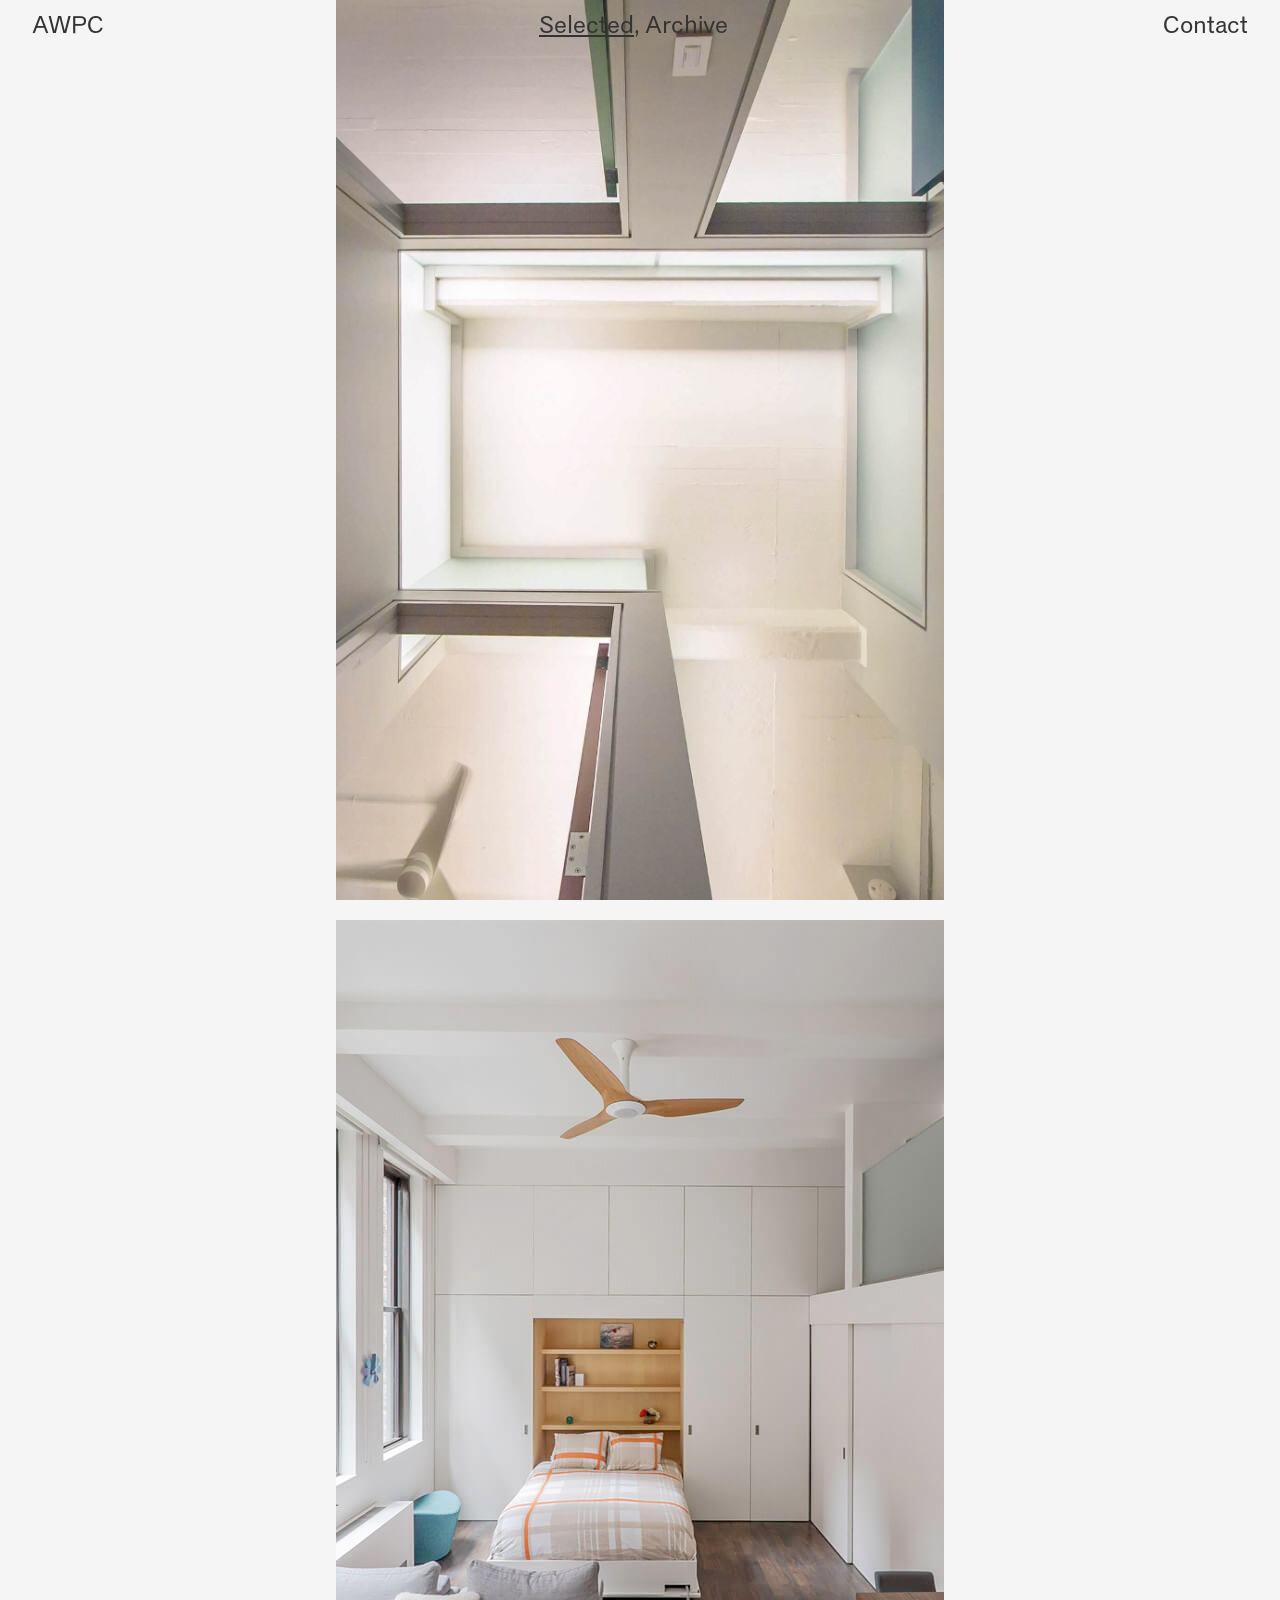
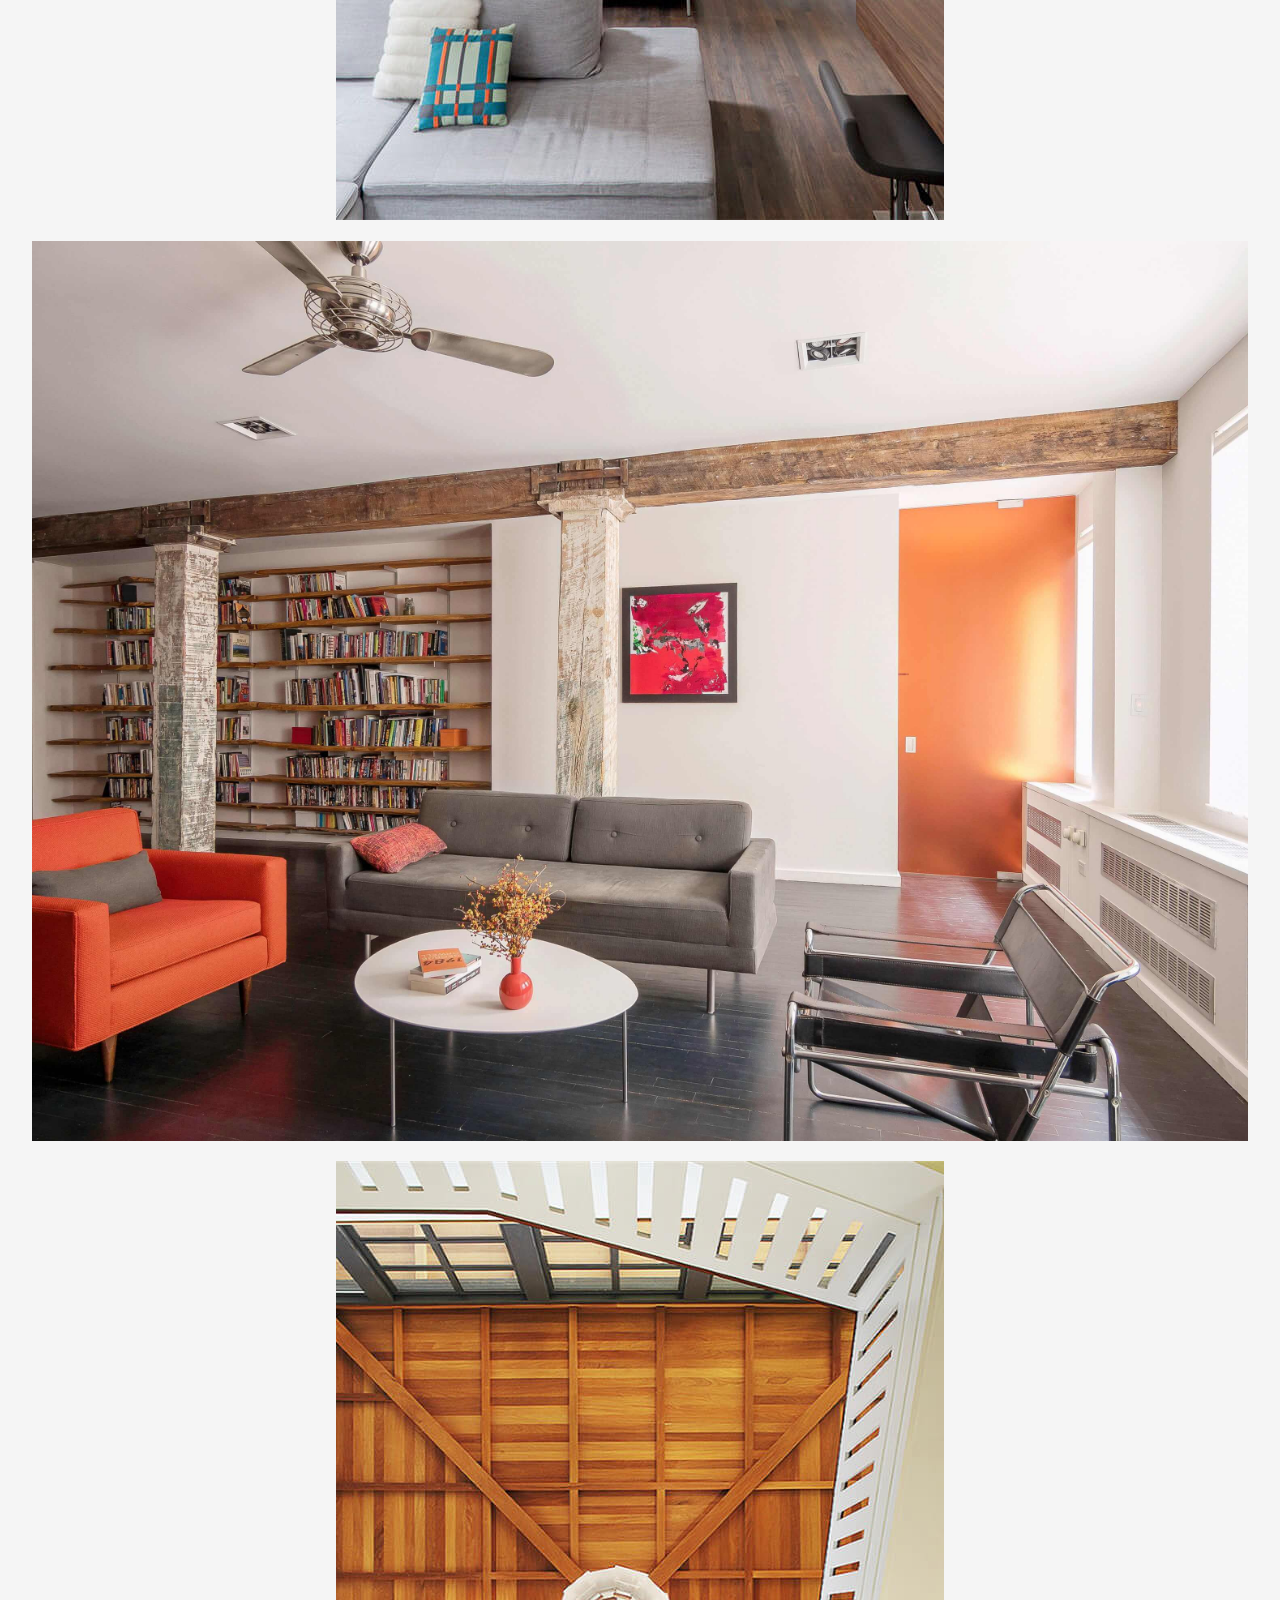
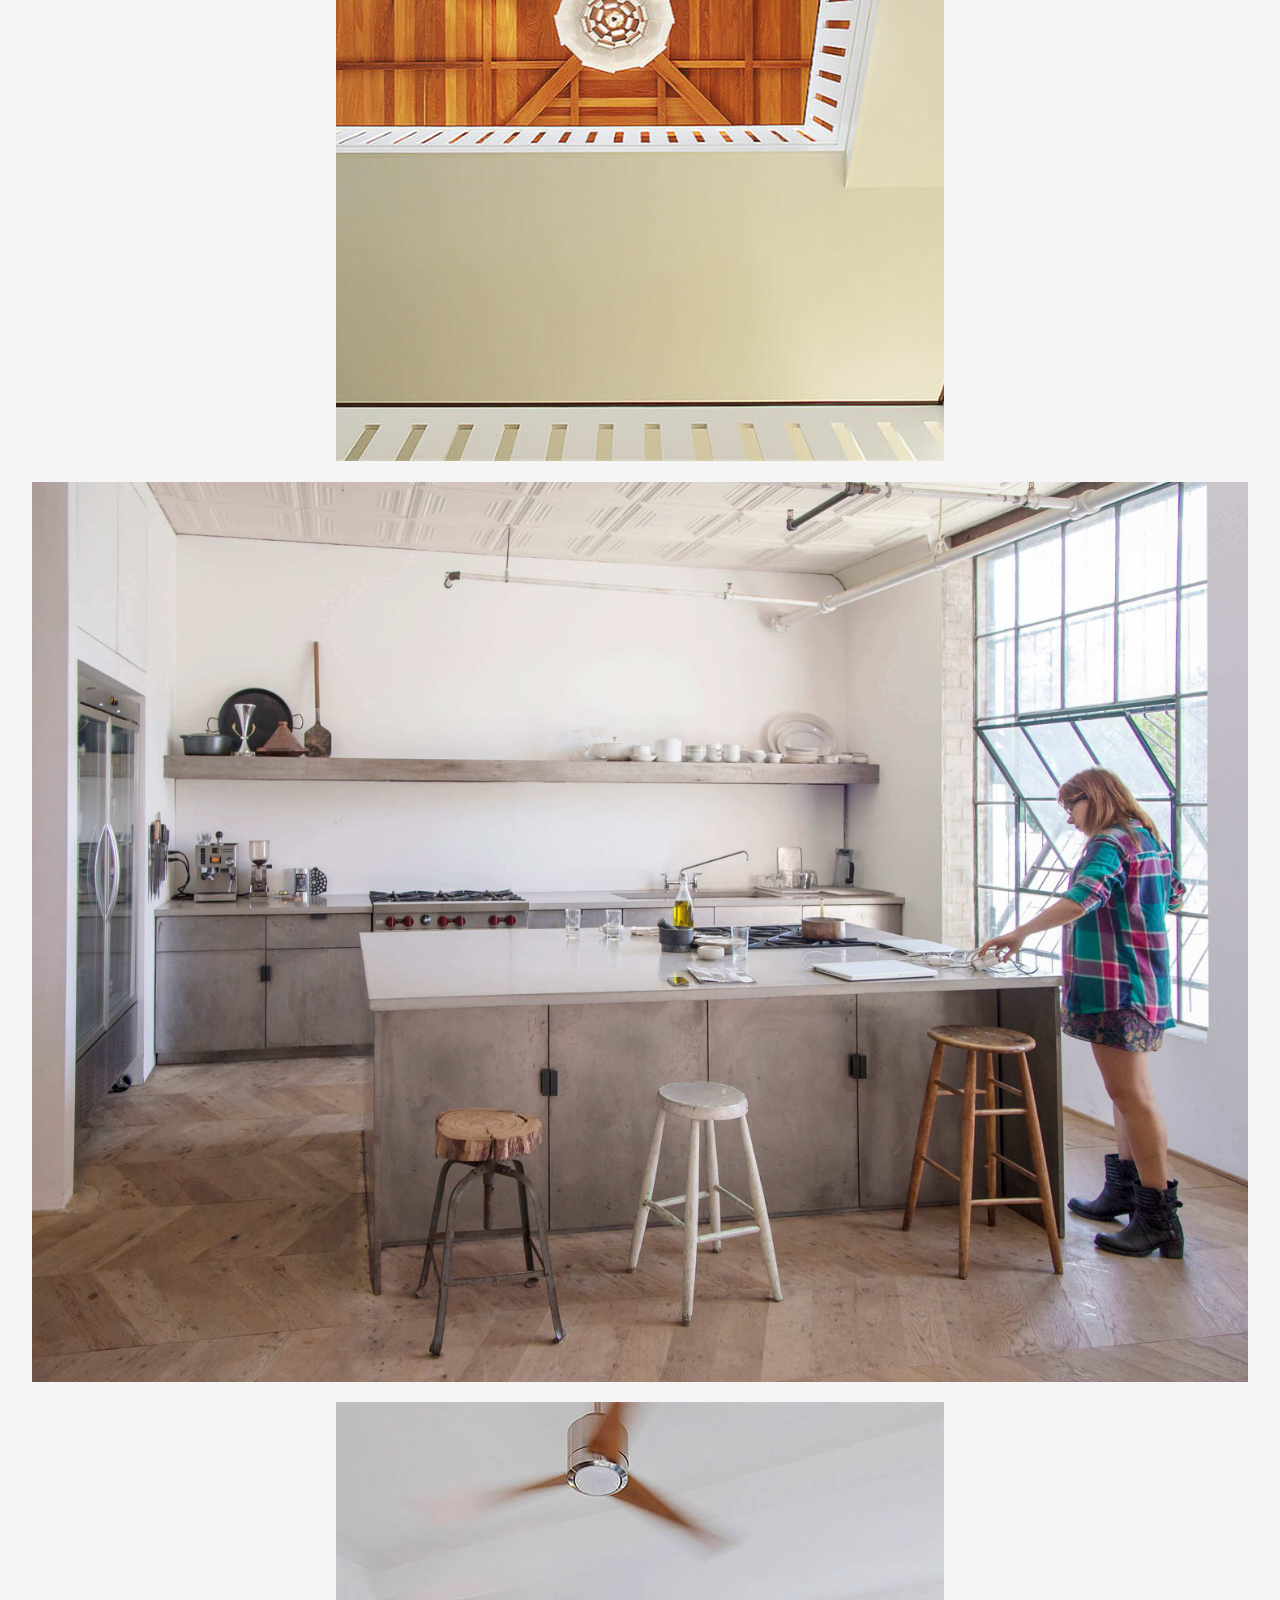
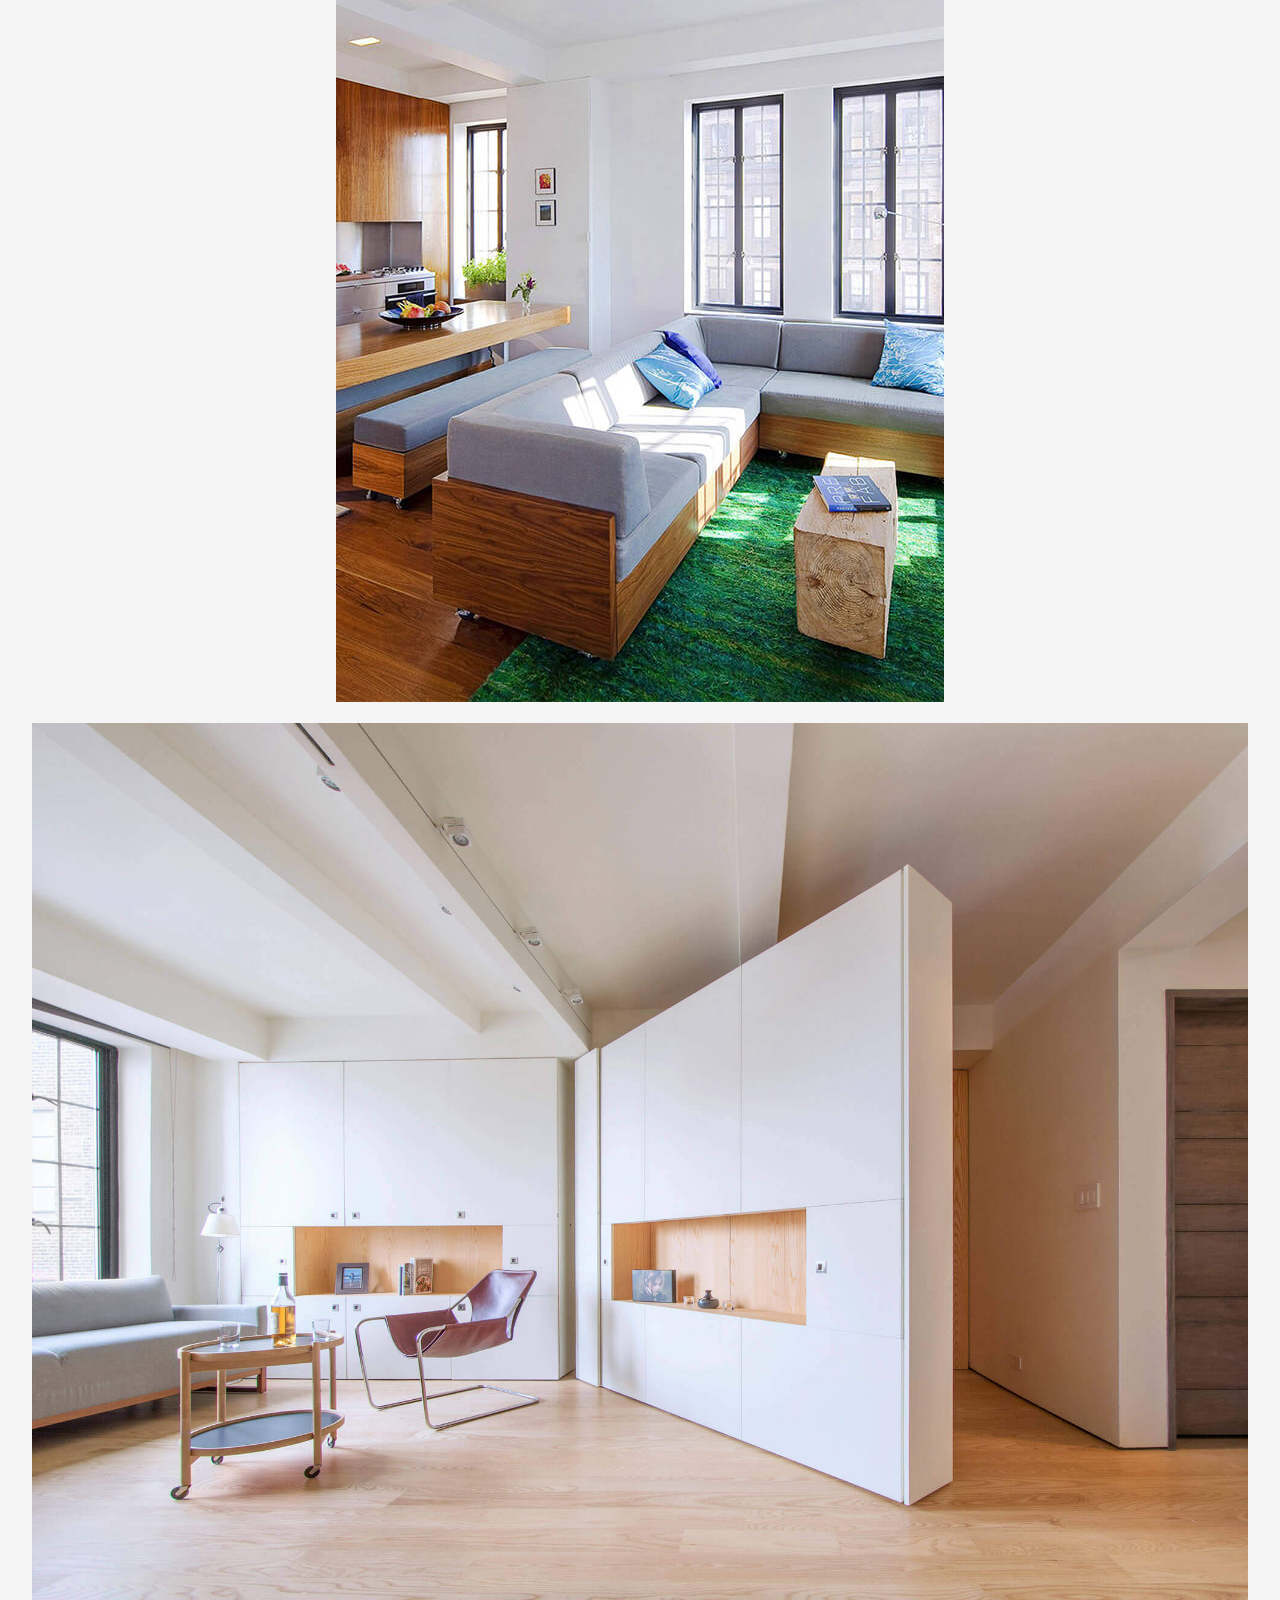
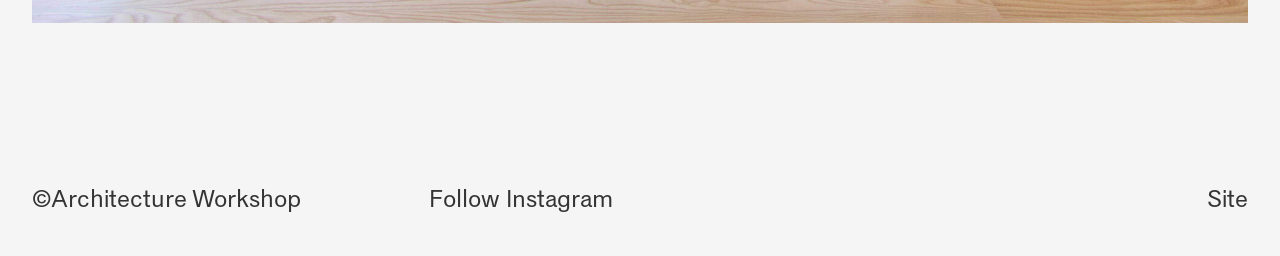
==== index.html @ b1c41911 "grid" ====
<!DOCTYPE html>
<html lang="zh-CN">

<head>
  <meta charset="UTF-8">
  <meta name="viewport" content="width=device-width, initial-scale=1.0">
  <title>AWPC</title>
  <link rel="stylesheet" href="styles/style.css">
  <link rel="stylesheet" href="styles/index.css">
</head>

<body>
  <header>
    <div class="studio-name">AWPC</div>
    <div class="selected-archive">
      <span class="underline">Selected</span>, <a class="archive" href="/archive.html">Archive</a>
    </div>
    <a class="contact" href="#">Contact</a>
  </header>

  <main>
    <div class="home-img-list"></div>
  </main>

  <footer>
    <div>©Architecture Workshop</div>
    <div class="follow-ins">Follow Instagram</div>
    <div>Site</div>
  </footer>

  <div class="grid">
    
  </div>

  <script src="js/index.js"></script>
</body>

</html>
---- styles/style.css ----
:root {
  --padding-h: calc(100vh / 22);
  --padding-w: calc(100vw / 16);
  --padding-8w: calc(calc(100vw - 64px) / 8);
  --page-padding: 32px;
}

* {
  margin: 0;
  padding: 0;
  box-sizing: border-box;
}

html {
  scroll-behavior: smooth;
}

@font-face {
  font-family: "Protocol";
  src: url("../protocoleregular.otf") format("opentype");
  font-weight: normal;
  font-style: normal;
}

a {
  color: #333333;
  text-decoration: none;
}

a:hover {
  cursor: pointer;
  text-decoration: underline;
}

body {
  background: #f5f5f5;
  color: #333333;
  font-family: "Protocol", "Helvetica Neue", "PingFang SC", "Microsoft YaHei", sans-serif;
  overflow-x: hidden;
  padding: 0 var(--page-padding);
  font-size: 24px;
  position: relative;
}

.underline {
  text-decoration: underline;
}

.grid {
  position: absolute;
  top: 0;
  left: var(--page-padding);
  right: 0;
  bottom: 0;
  pointer-events: none;
}

.grid.h {
  background-image:
    repeating-linear-gradient(to bottom,
      rgba(111, 204, 220, 0.6) 0,
      rgba(111, 204, 220, 0.6) 1px,
      transparent 1px,
      transparent var(--padding-h));
}

.grid.w {
  background-image:
    repeating-linear-gradient(to right,
      rgba(111, 204, 220, 0.6) 0,
      rgba(111, 204, 220, 0.6) 1px,
      transparent 1px,
      transparent var(--padding-8w));
}
---- styles/index.css ----
.home-img {
  position: relative;
  margin: 0 auto calc(var(--padding-h) / 2);
}

.img-height {
  width: 50%;
  height: 100vh;
}

.img-width {
  width: 100%;
  height: 100vh;
}

.img-wrap {
  width: 100%;
  height: 100%;
  background-size: cover;
  background-position: center;
}

.home-img-detail {
  position: absolute;
  top: 0%;
  left: 0%;
  right: 0%;
  bottom: 0%;
  display: flex;
  flex-direction: column;
  justify-content: center;
  align-items: center;
  text-align: center;
  opacity: 0;
  background-color: transparent;
}

.home-img-detail:hover {
  opacity: 1;
  transition: all 0.15s ease-in-out;
  background-color: rgba(255, 255, 255, 0.5);
}

footer {
  display: flex;
  align-items: center;
  margin: calc(var(--padding-h) * 4) 0 var(--padding-h);
}

.follow-ins {
  flex: 1;
  padding-left: calc(var(--page-padding) * 4);
}

header {
  position: fixed;
  width: 100%;
  top: 0;
  left: 0;
  z-index: 100;
  display: flex;
  justify-content: space-between;
  align-items: flex-end;
  padding: 0 var(--page-padding) 0;
  height: var(--padding-h);
}
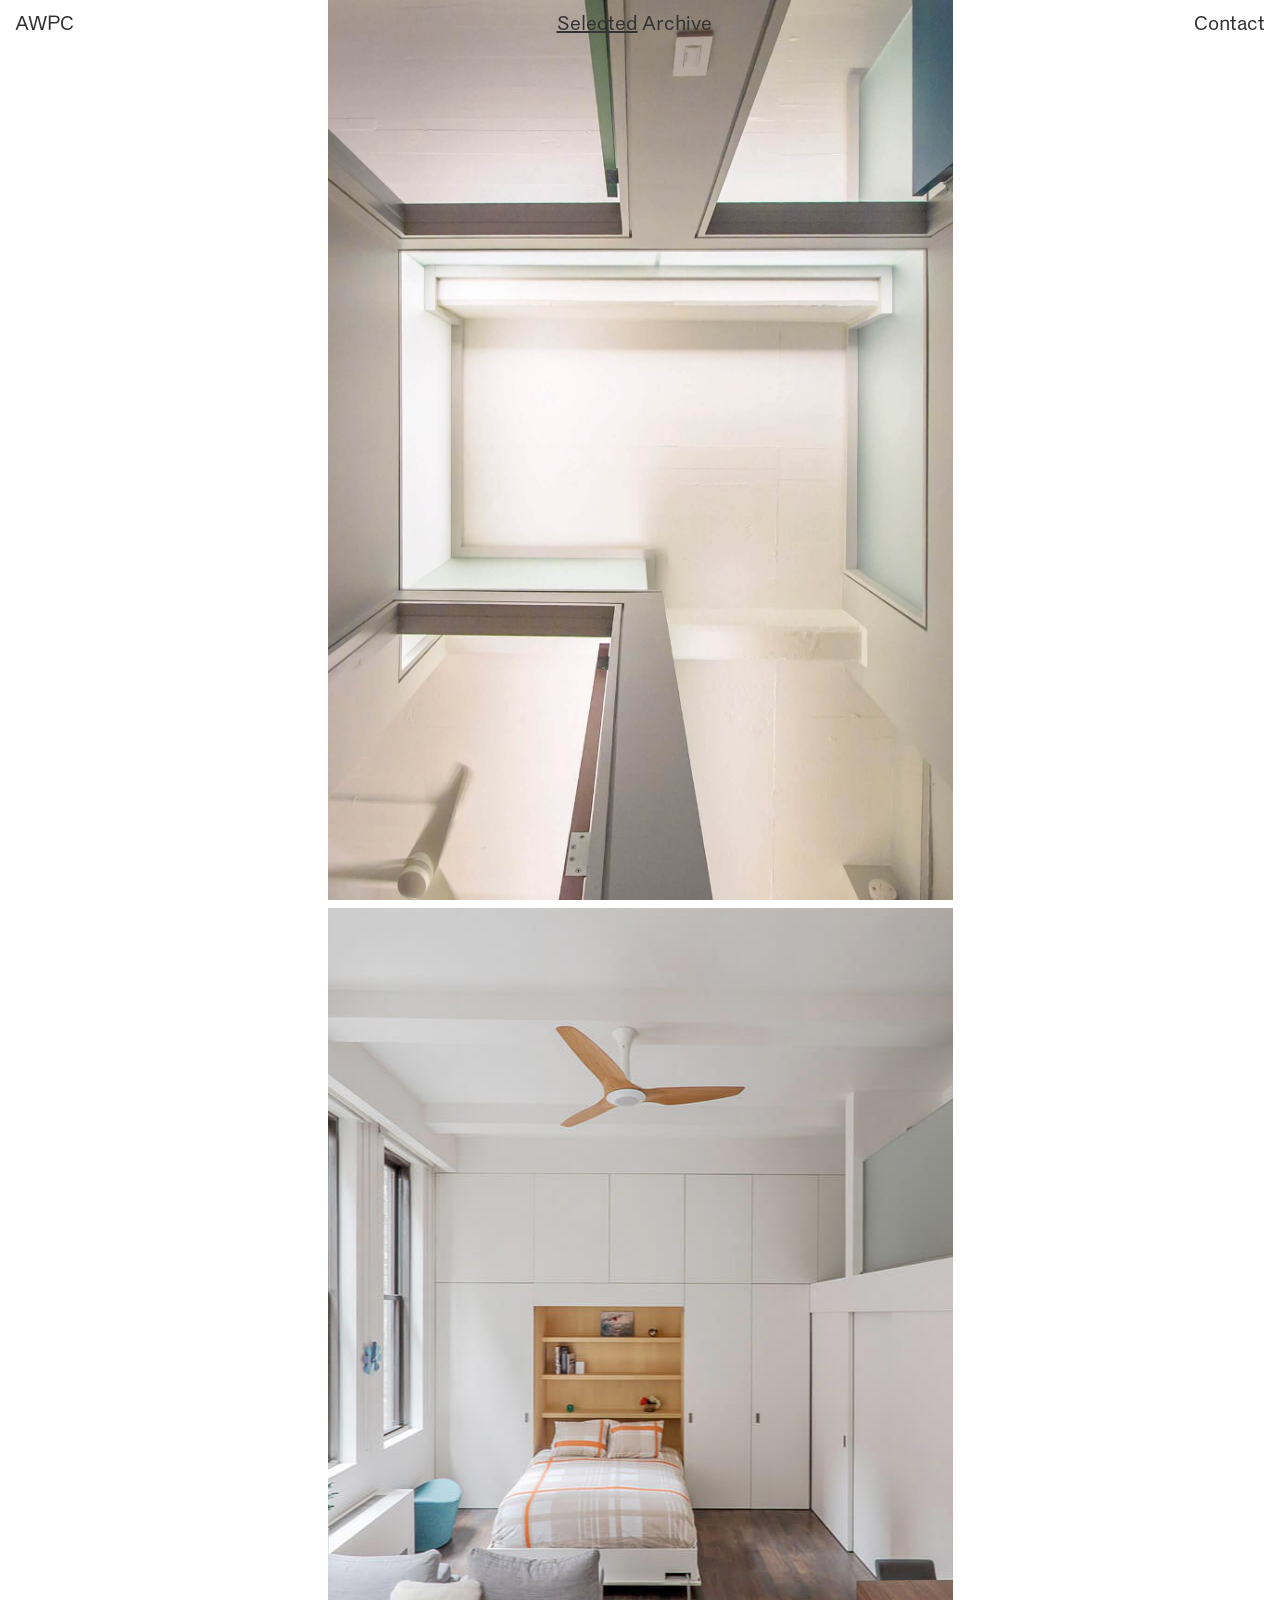
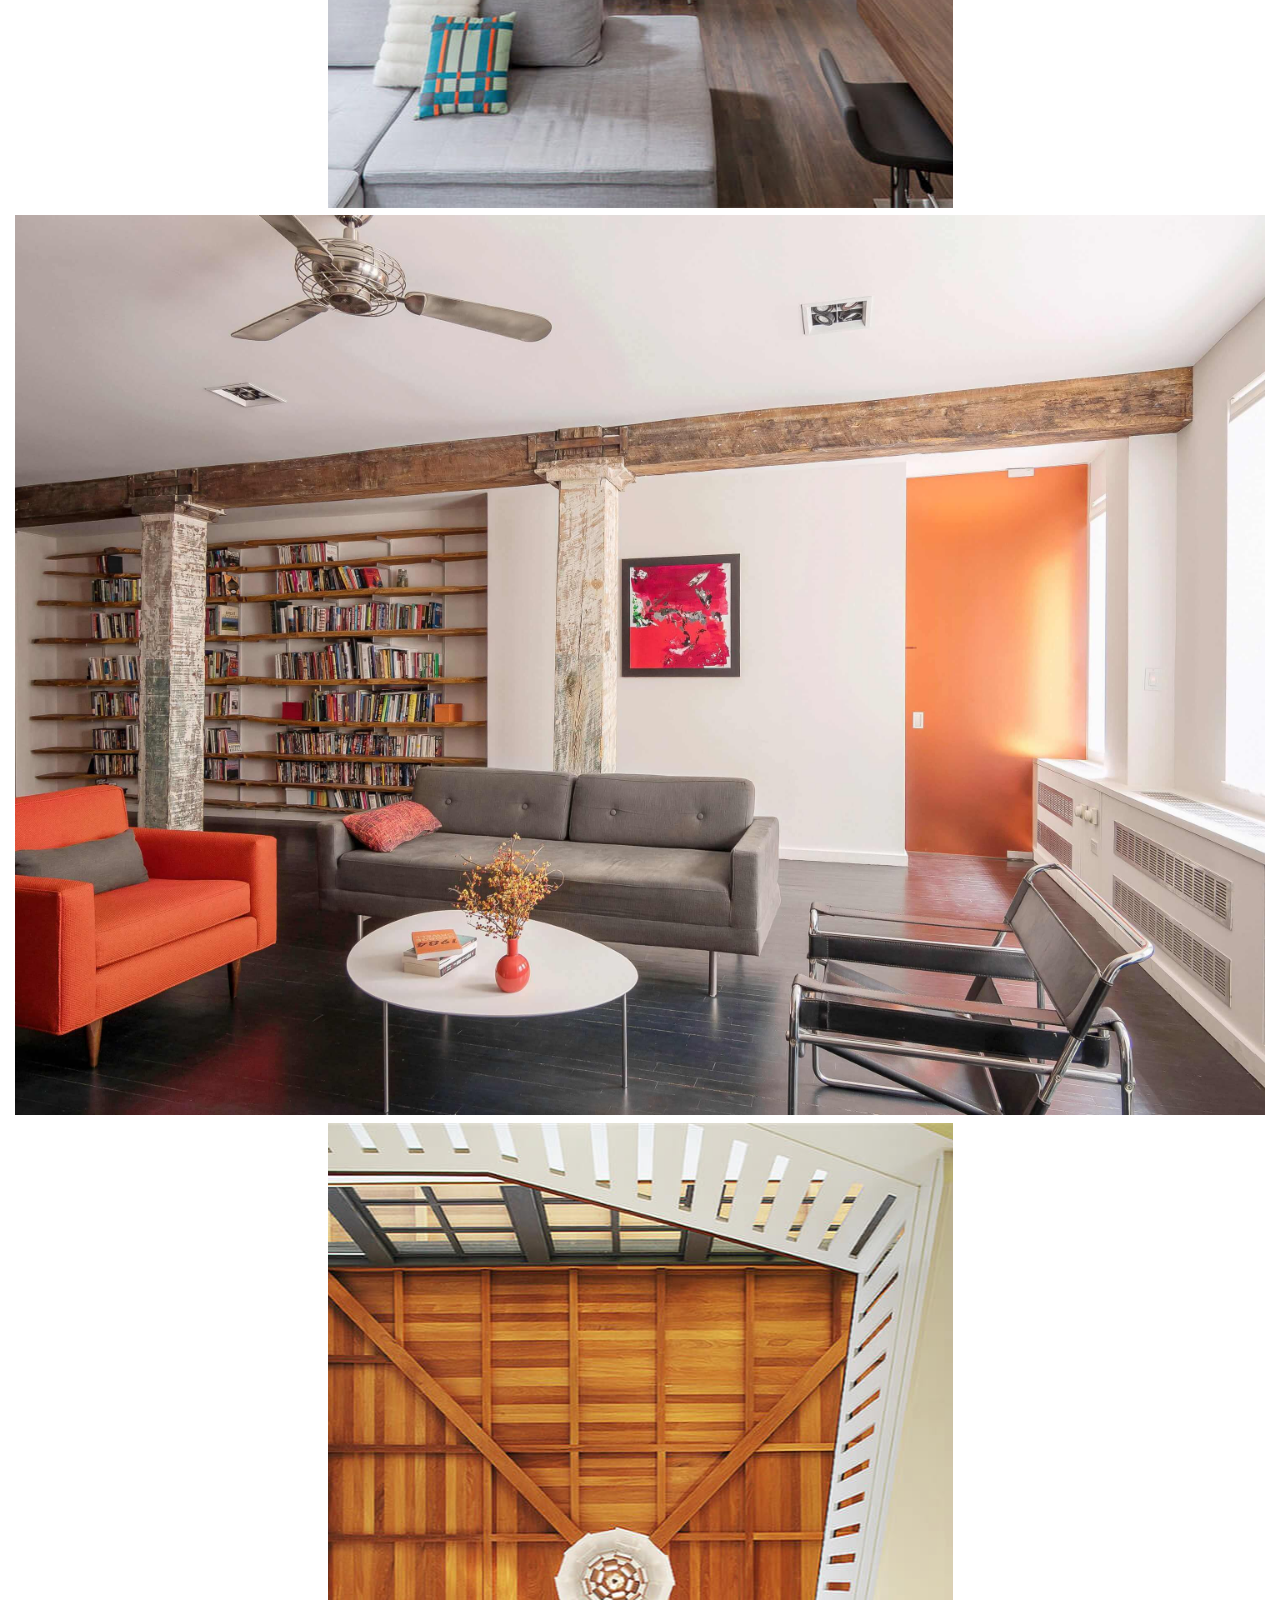
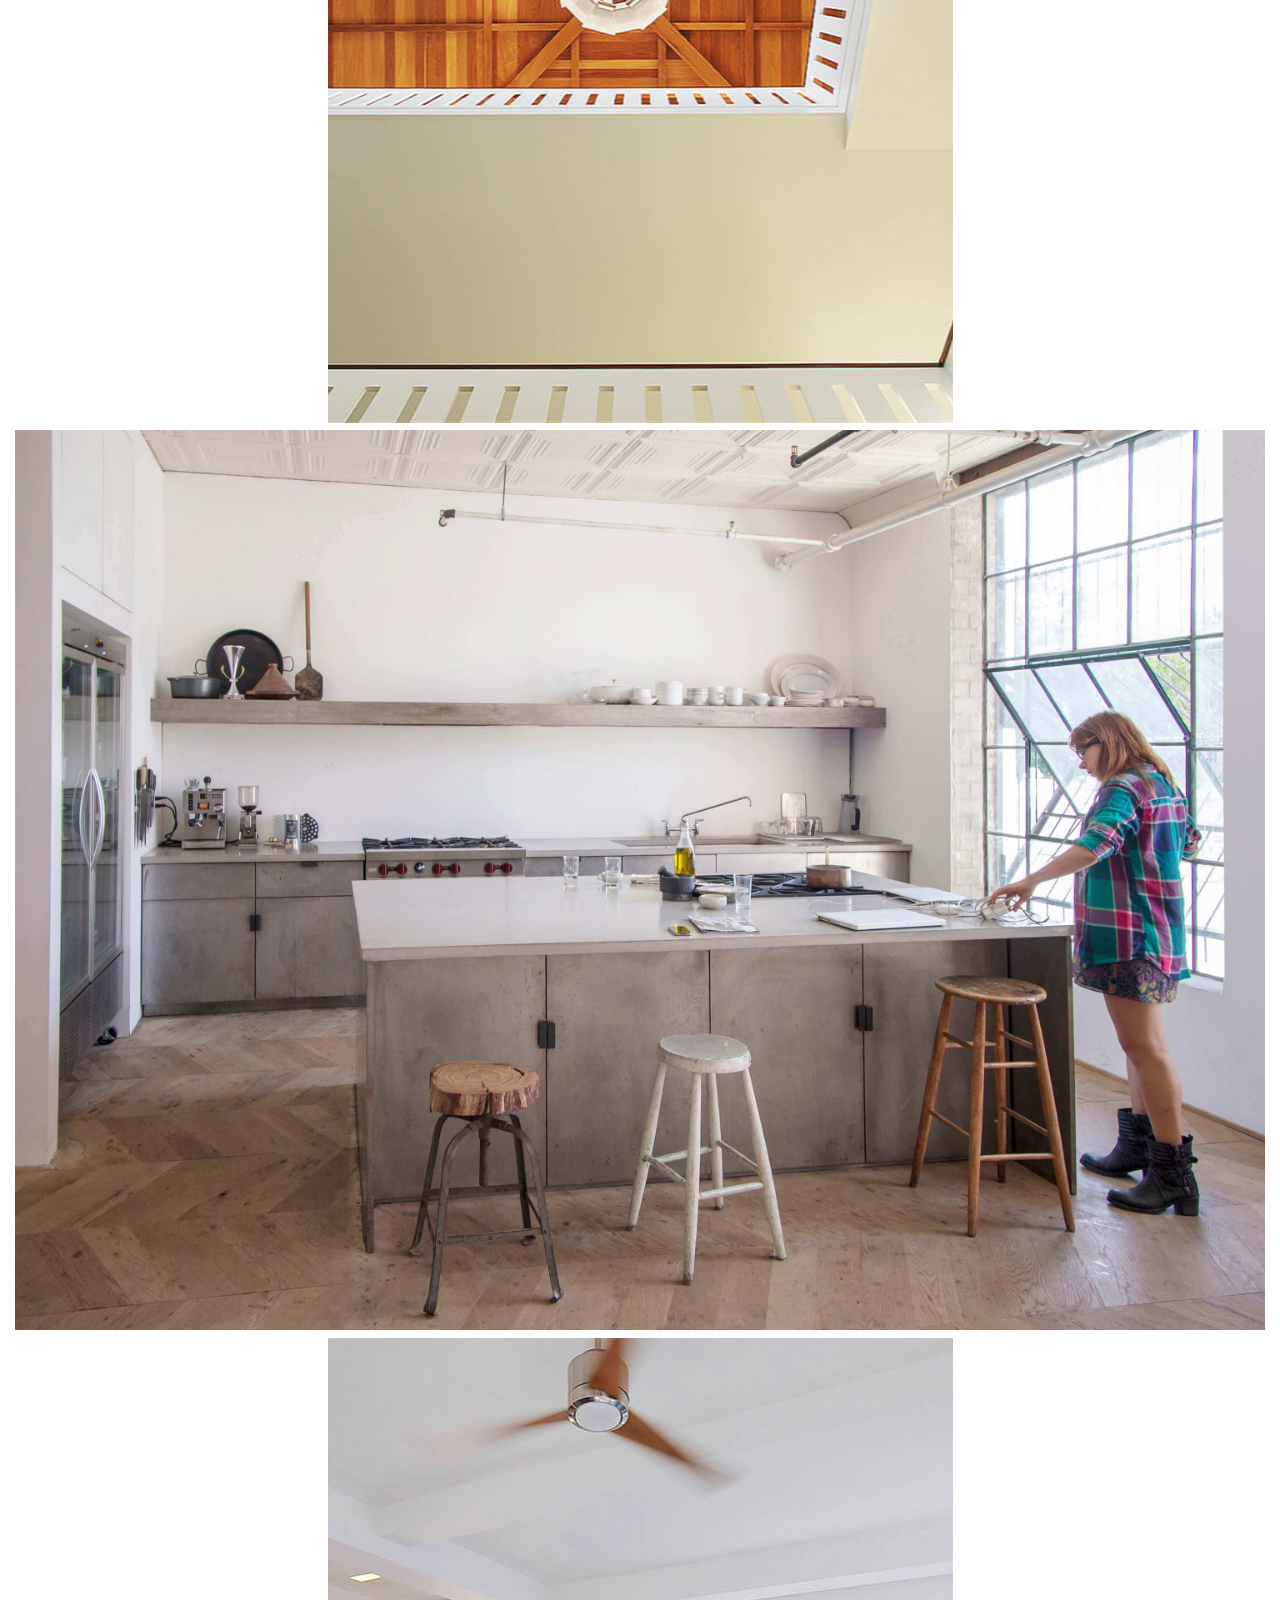
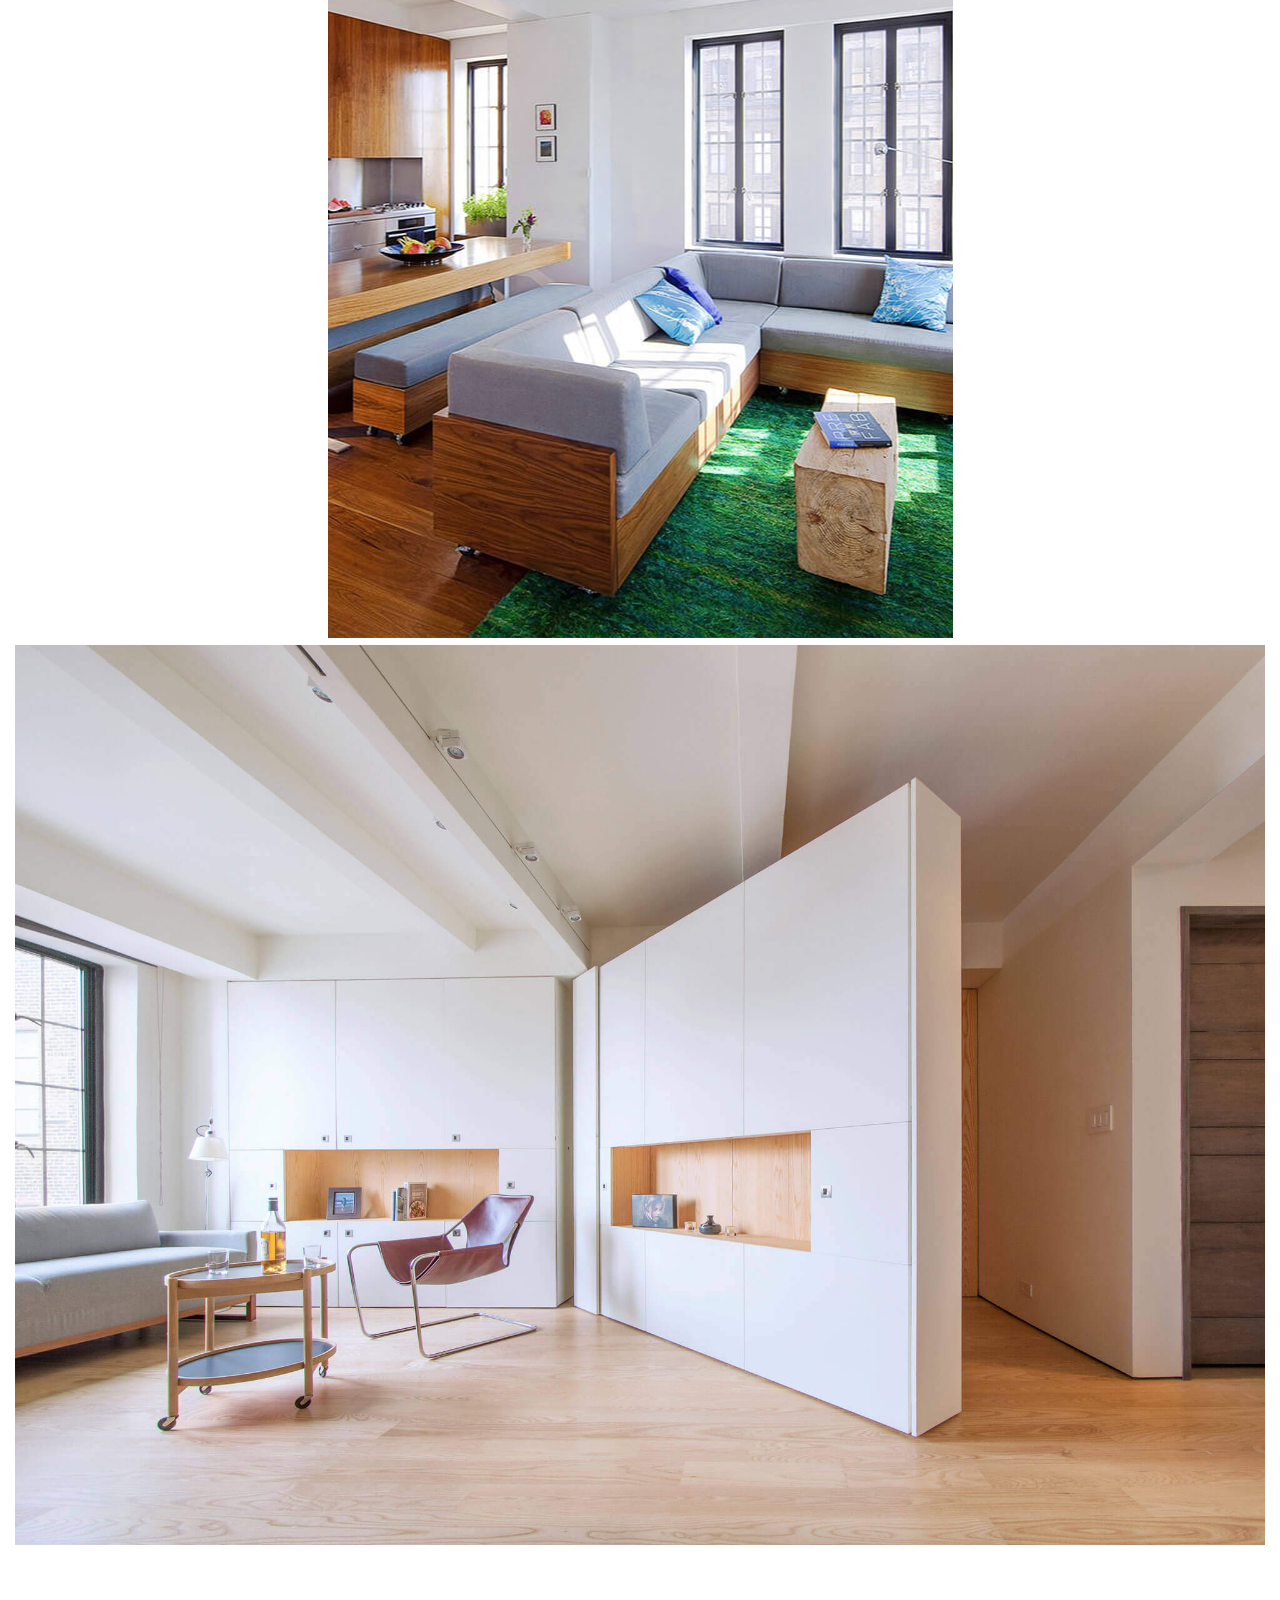
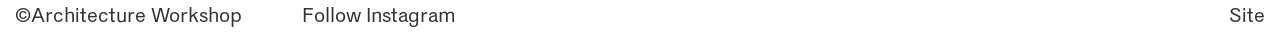
==== commit f07379f3: "1" ====
--- a/index.html
+++ b/index.html
@@ -13,7 +13,7 @@
   <header>
     <div class="studio-name">AWPC</div>
     <div class="selected-archive">
-      <span class="underline">Selected</span>, <a class="archive" href="/archive.html">Archive</a>
+      <span class="underline">Selected</span> <a class="archive" href="/archive.html">Archive</a>
     </div>
     <a class="contact" href="#">Contact</a>
   </header>
@@ -33,6 +33,7 @@
   </div>
 
   <script src="js/index.js"></script>
+  <script src="js/app.js"></script>
 </body>
 
 </html>
--- a/styles/style.css
+++ b/styles/style.css
@@ -1,8 +1,11 @@
 :root {
-  --padding-h: calc(100vh / 22);
+  --padding-h: 15px;
   --padding-w: calc(100vw / 16);
-  --padding-8w: calc(calc(100vw - 64px) / 8);
-  --page-padding: 32px;
+  --page-padding: 15px;
+  --page-padding-2: calc(var(--page-padding) * 2);
+  --padding-8w: calc(calc(100vw - var(--page-padding-2)) / 8);
+  --global-fs: 20px;
+  --archive-list-pt: calc(var(--padding-h) * 12);
 }
 
 * {
@@ -33,12 +36,12 @@
 }
 
 body {
-  background: #f5f5f5;
+  background: #ffffff;
   color: #333333;
   font-family: "Protocol", "Helvetica Neue", "PingFang SC", "Microsoft YaHei", sans-serif;
   overflow-x: hidden;
   padding: 0 var(--page-padding);
-  font-size: 24px;
+  font-size: var(--global-fs);
   position: relative;
 }
 
@@ -72,3 +75,58 @@
       transparent 1px,
       transparent var(--padding-8w));
 }
+
+.page-padding-indicator {
+  position: fixed;
+  top: 50%;
+  transform: translateY(-50%);
+  z-index: 200;
+  font-size: 14px;
+  opacity: 0;
+  transition: opacity 0.2s;
+  pointer-events: none;
+}
+
+.page-padding-indicator.left {
+  left: 8px;
+}
+
+.page-padding-indicator.right {
+  right: 8px;
+}
+
+.page-padding-indicator.visible {
+  opacity: 1;
+}
+
+.toast {
+  position: fixed;
+  top: 20vh;
+  left: 50%;
+  transform: translateX(-50%);
+  z-index: 300;
+  padding: 8px 16px;
+  background: rgba(0, 0, 0, 0.75);
+  color: #ffffff;
+  font-size: 14px;
+  opacity: 0;
+  transition: opacity 0.2s;
+  pointer-events: none;
+}
+
+.toast.visible {
+  opacity: 1;
+}
+
+.home-img,
+.archive-item:not(.empty) {
+  opacity: 0;
+  transform: translateY(40px);
+  transition: opacity 0.6s ease, transform 0.6s ease;
+}
+
+.home-img.reveal-visible,
+.archive-item.reveal-visible {
+  opacity: 1;
+  transform: translateY(0);
+}
--- a/styles/index.css
+++ b/styles/index.css
@@ -55,12 +55,12 @@
 header {
   position: fixed;
   width: 100%;
-  top: 0;
+  top: var(--padding-h);
   left: 0;
   z-index: 100;
   display: flex;
   justify-content: space-between;
   align-items: flex-end;
   padding: 0 var(--page-padding) 0;
-  height: var(--padding-h);
+  line-height: 1;
 }
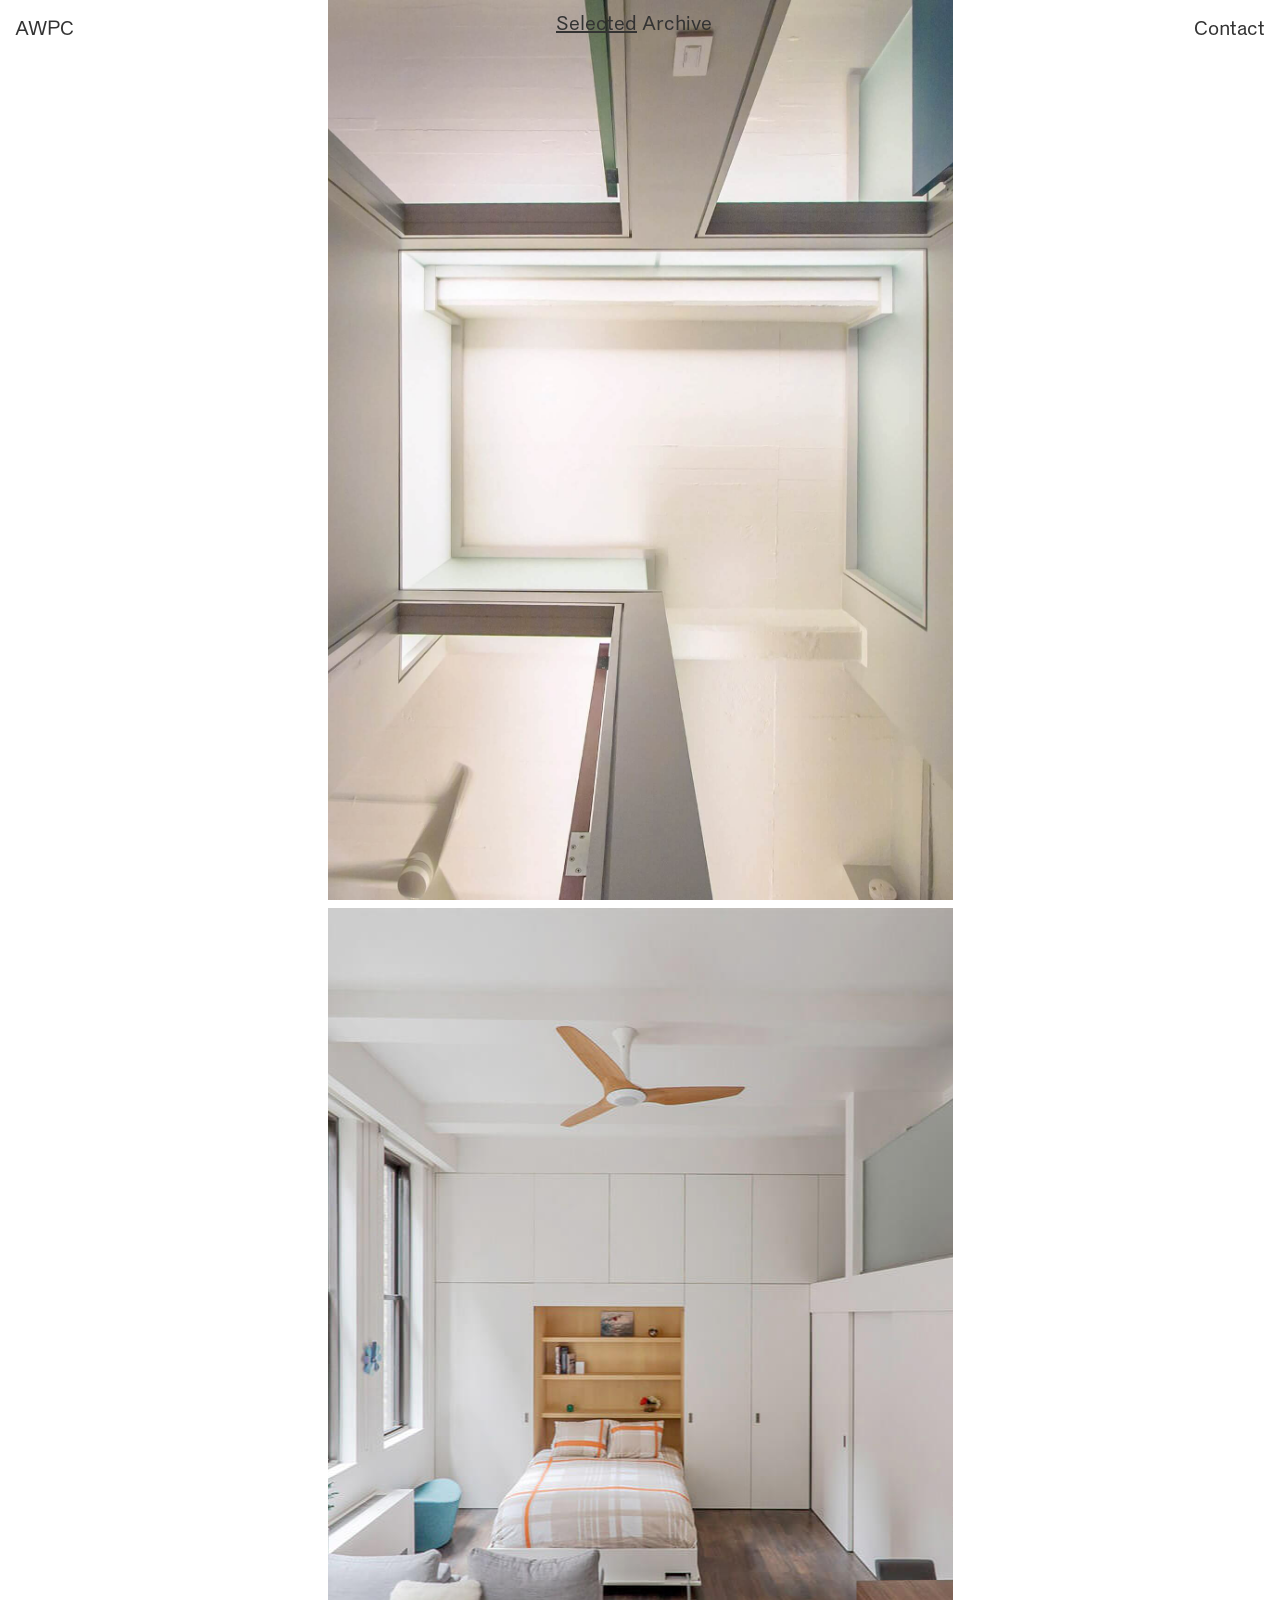
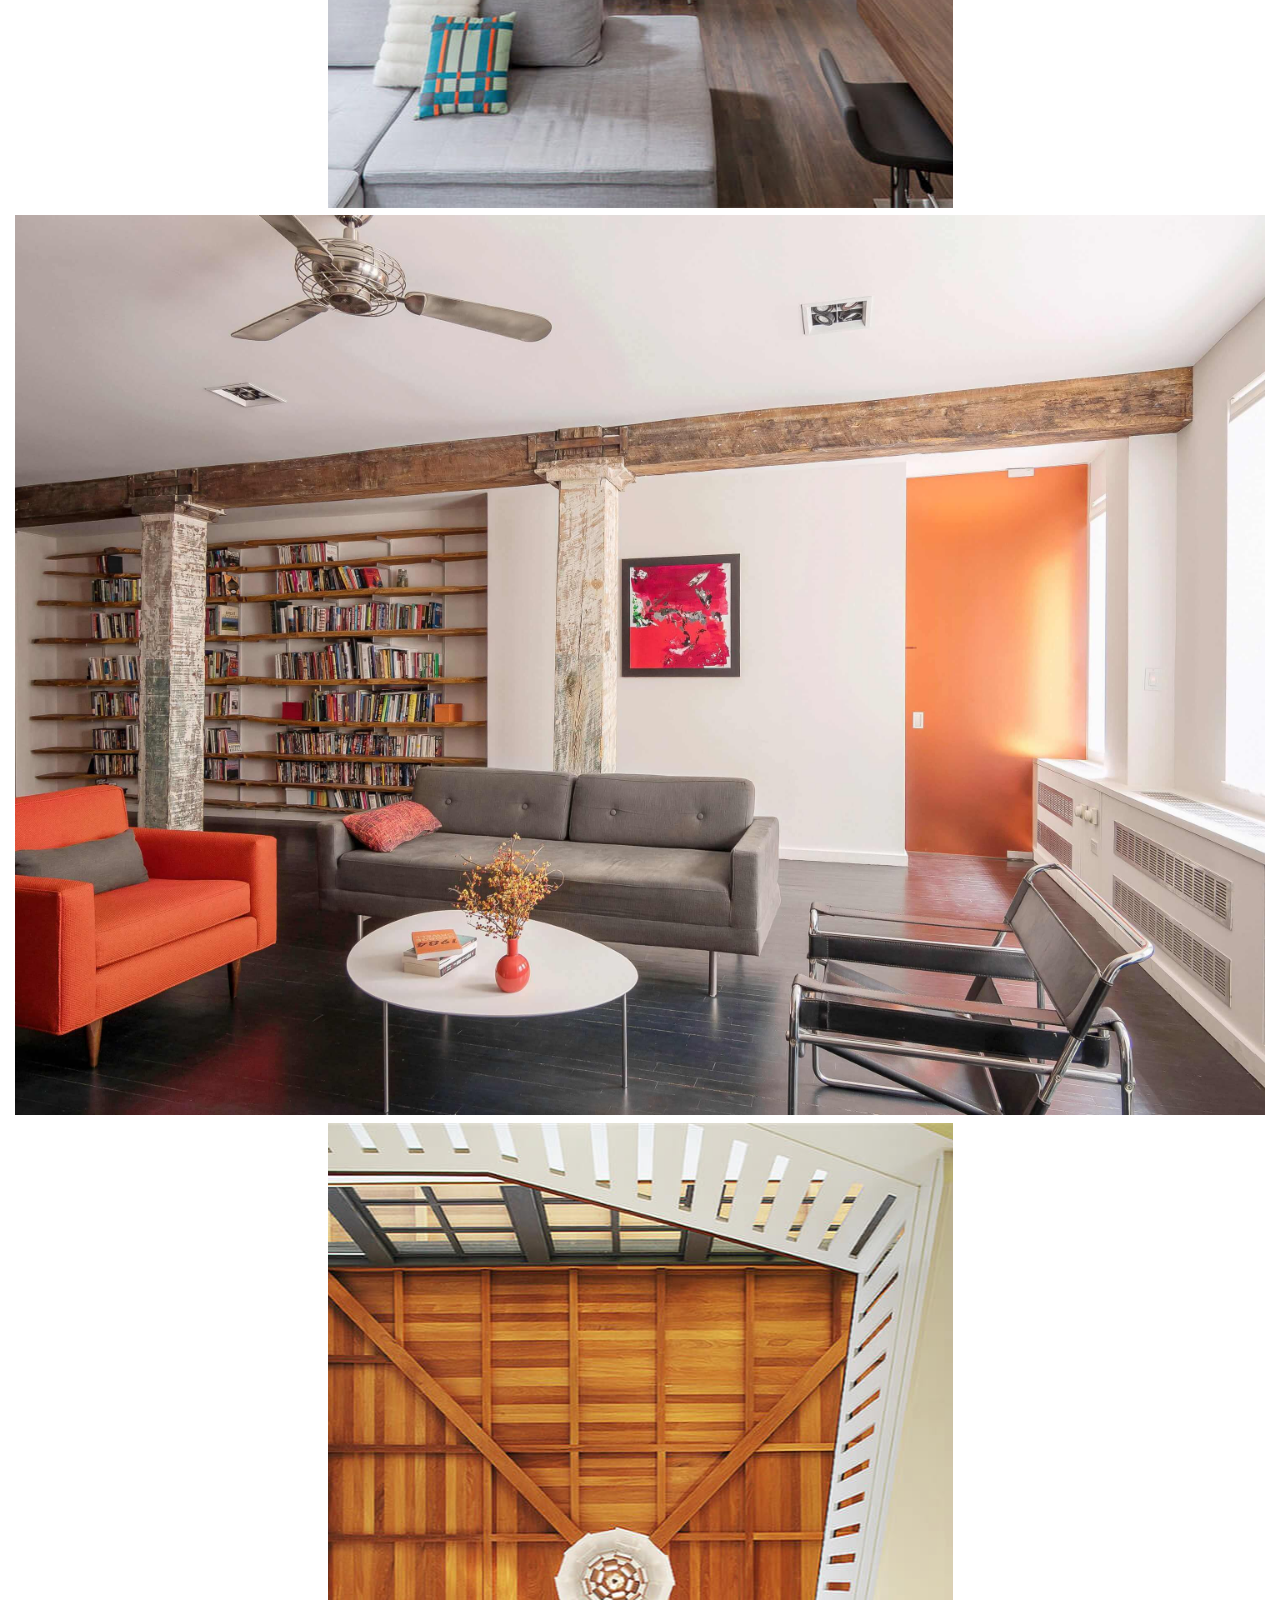
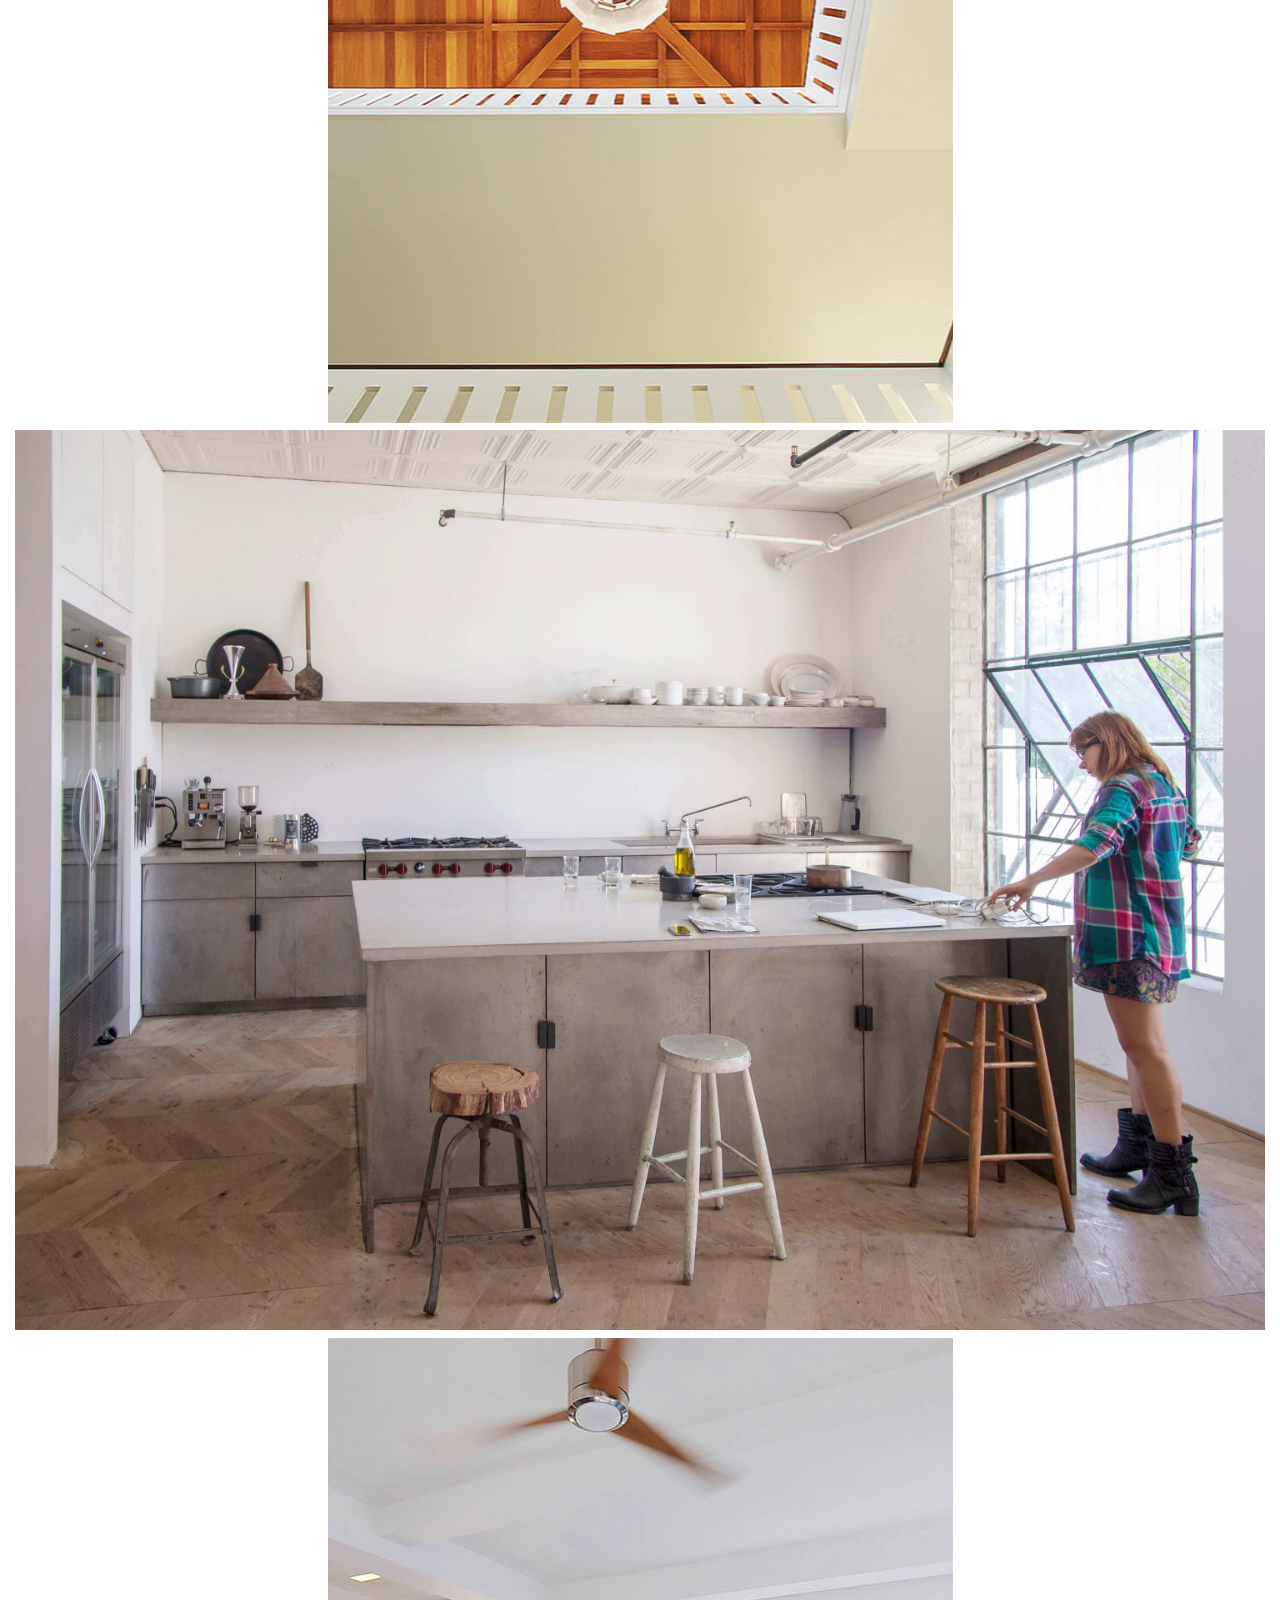
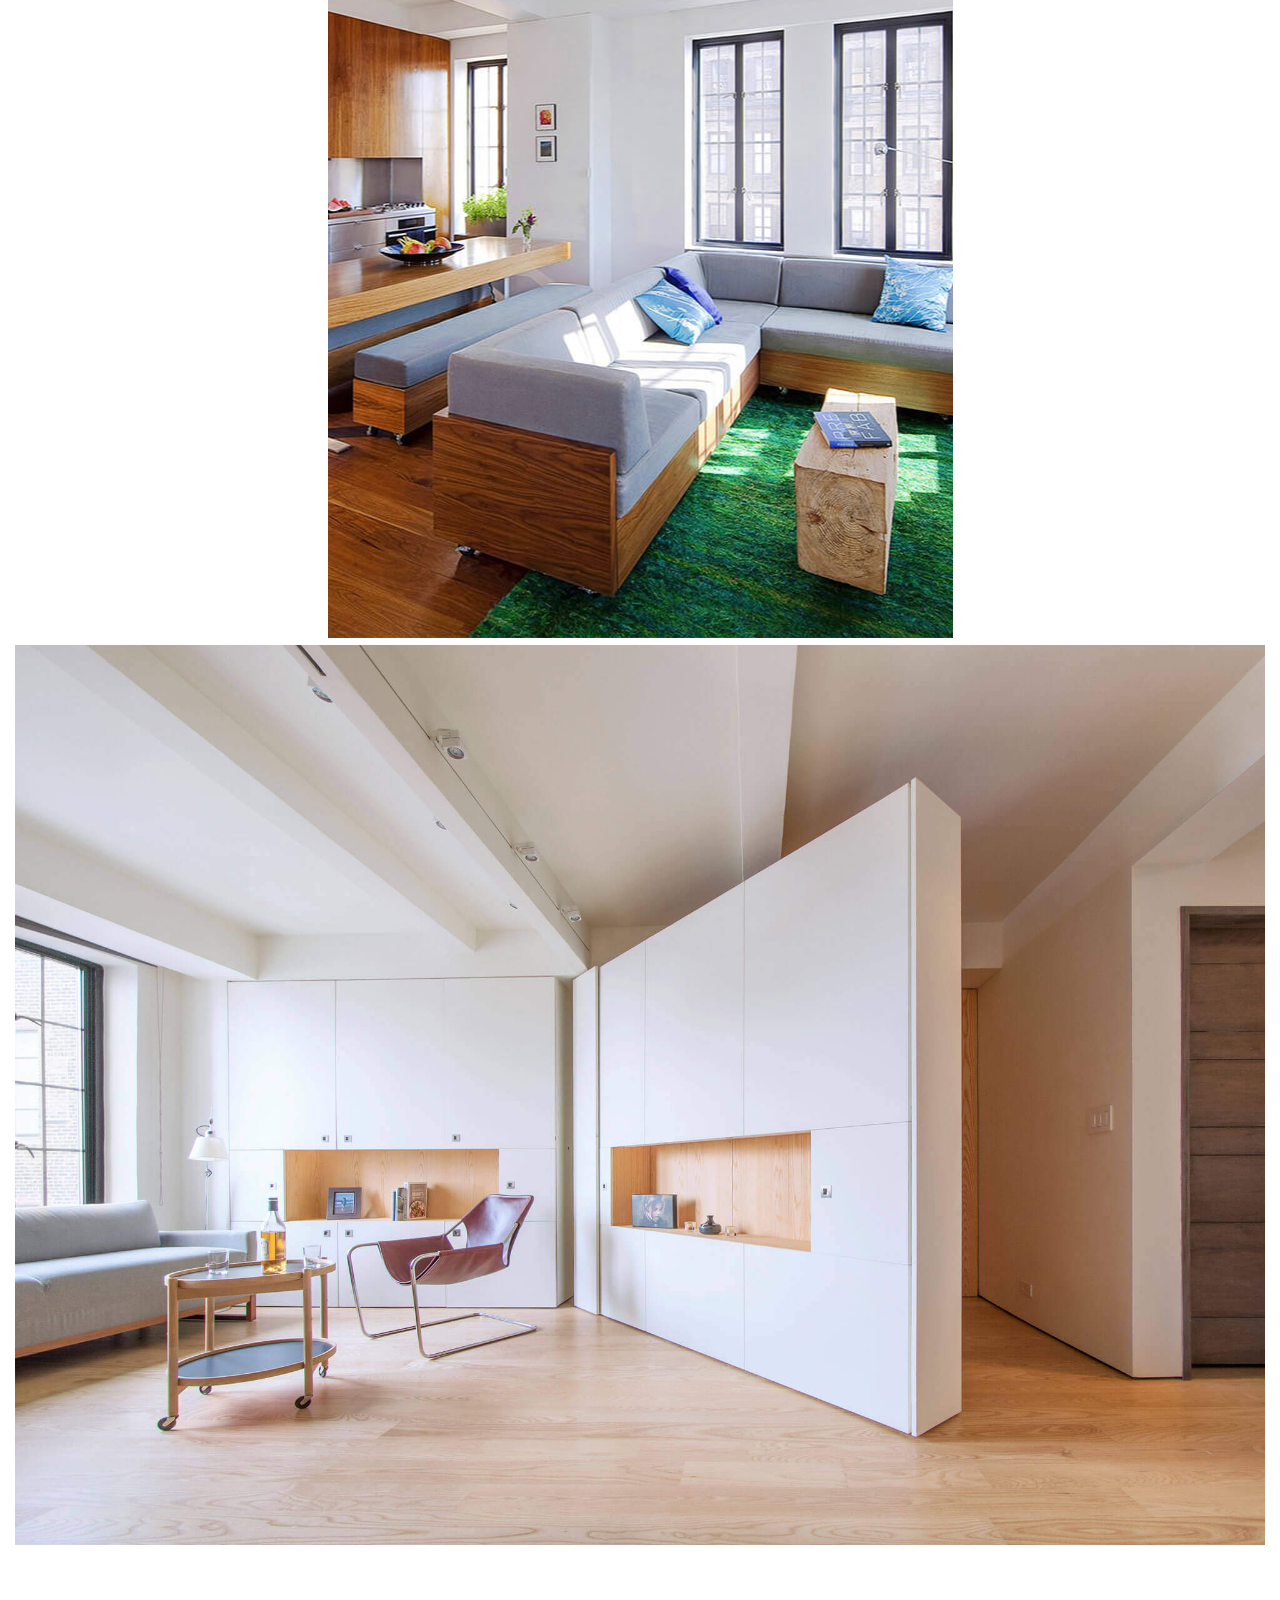
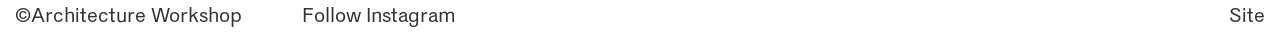
==== commit ec57e49b: "roll-text" ====
--- a/index.html
+++ b/index.html
@@ -11,11 +11,17 @@
 
 <body>
   <header>
-    <div class="studio-name">AWPC</div>
+    <div class="studio-name roll-hover">
+      <span class="roll-text">AWPC<span class="roll-copy">AWPC</span></span>
+    </div>
     <div class="selected-archive">
-      <span class="underline">Selected</span> <a class="archive" href="/archive.html">Archive</a>
+      <span class="underline roll-hover">
+        <span class="roll-text underline">Selected<span class="roll-copy underline">Selected</span></span></span> <a
+        class="archive roll-hover" href="/archive.html"><span class="roll-text">Archive<span
+            class="roll-copy">Archive</span></span></a>
     </div>
-    <a class="contact" href="#">Contact</a>
+    <a class="contact roll-hover" href="#"><span class="roll-text">Contact<span
+          class="roll-copy">Contact</span></span></a>
   </header>
 
   <main>
@@ -29,7 +35,7 @@
   </footer>
 
   <div class="grid">
-    
+
   </div>
 
   <script src="js/index.js"></script>
--- a/styles/style.css
+++ b/styles/style.css
@@ -130,3 +130,25 @@
   opacity: 1;
   transform: translateY(0);
 }
+
+.roll-hover {
+  display: inline-block;
+  overflow: hidden;
+}
+
+.roll-text {
+  position: relative;
+  display: block;
+  transition: transform 0.2s ease-in-out;
+}
+
+.roll-copy {
+  position: absolute;
+  top: 100%;
+  left: 0;
+  width: 100%;
+}
+
+.roll-hover:hover .roll-text {
+  transform: translateY(-100%);
+}
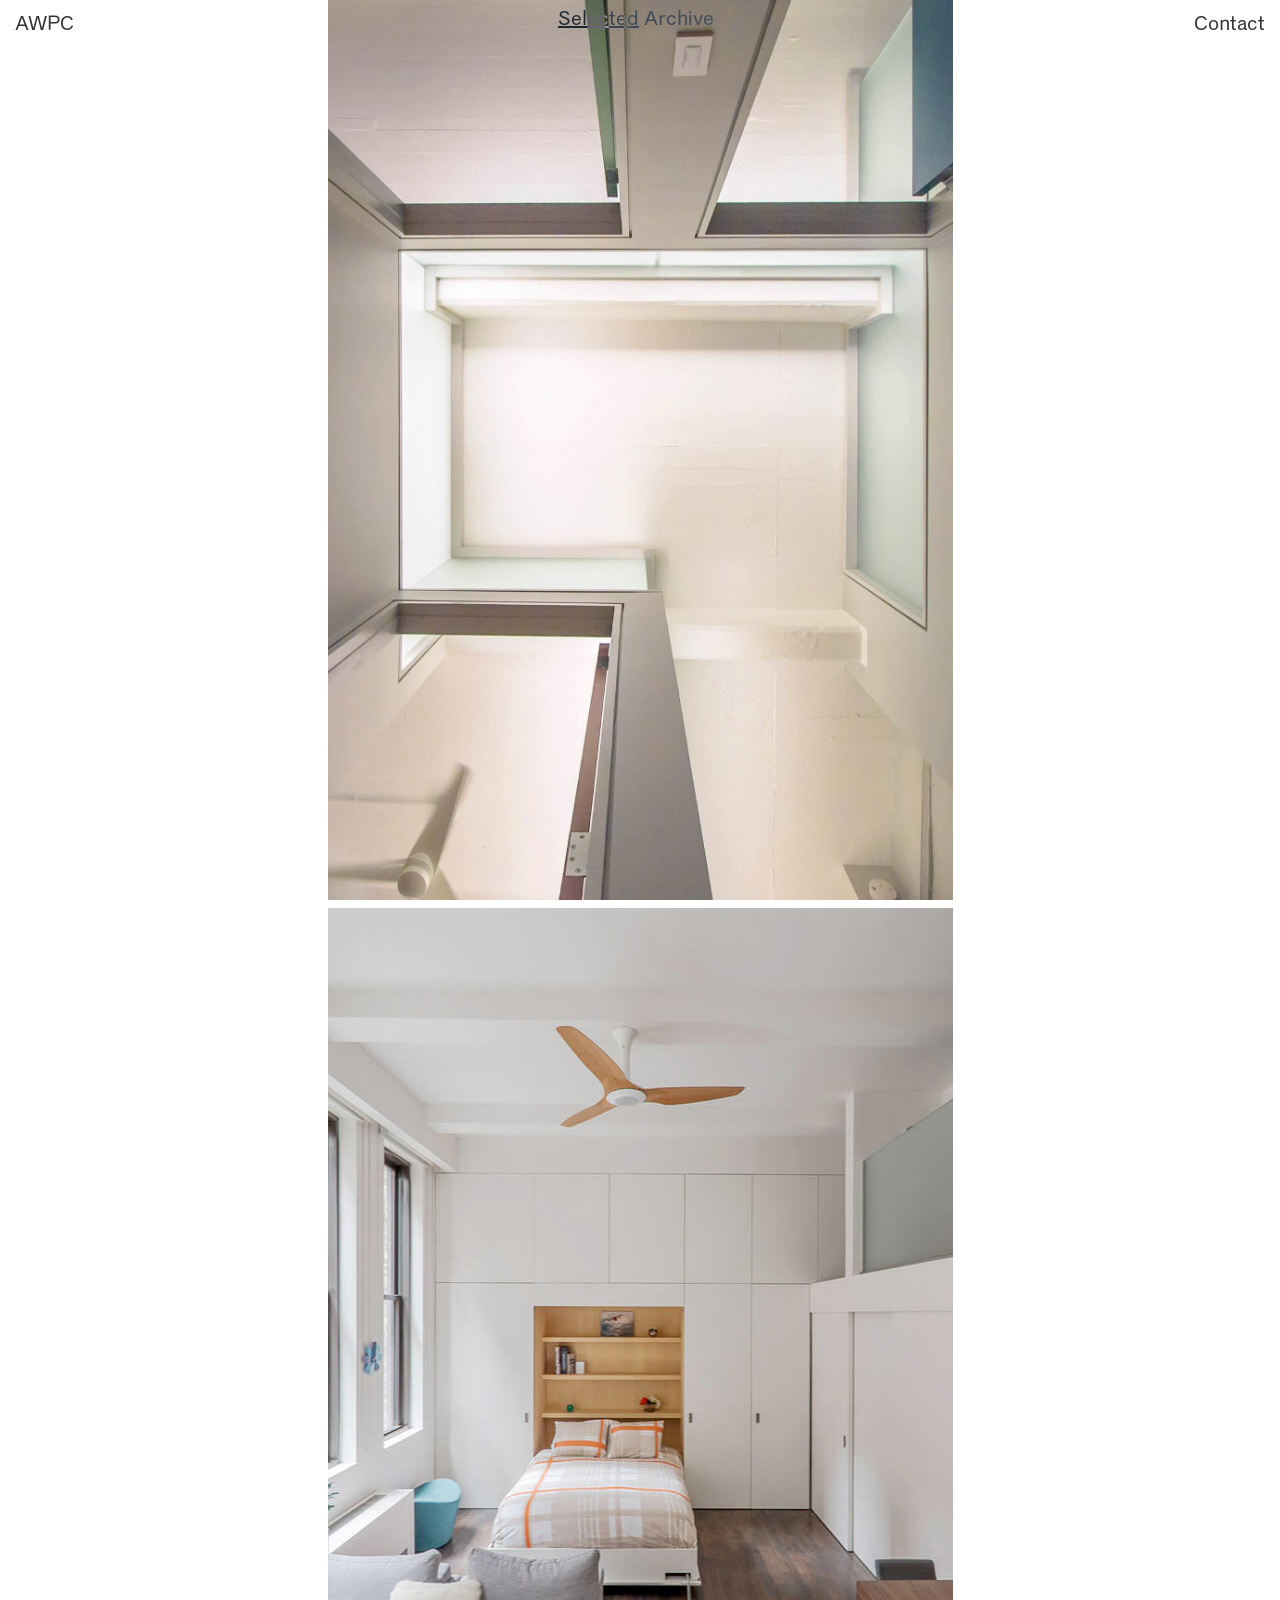
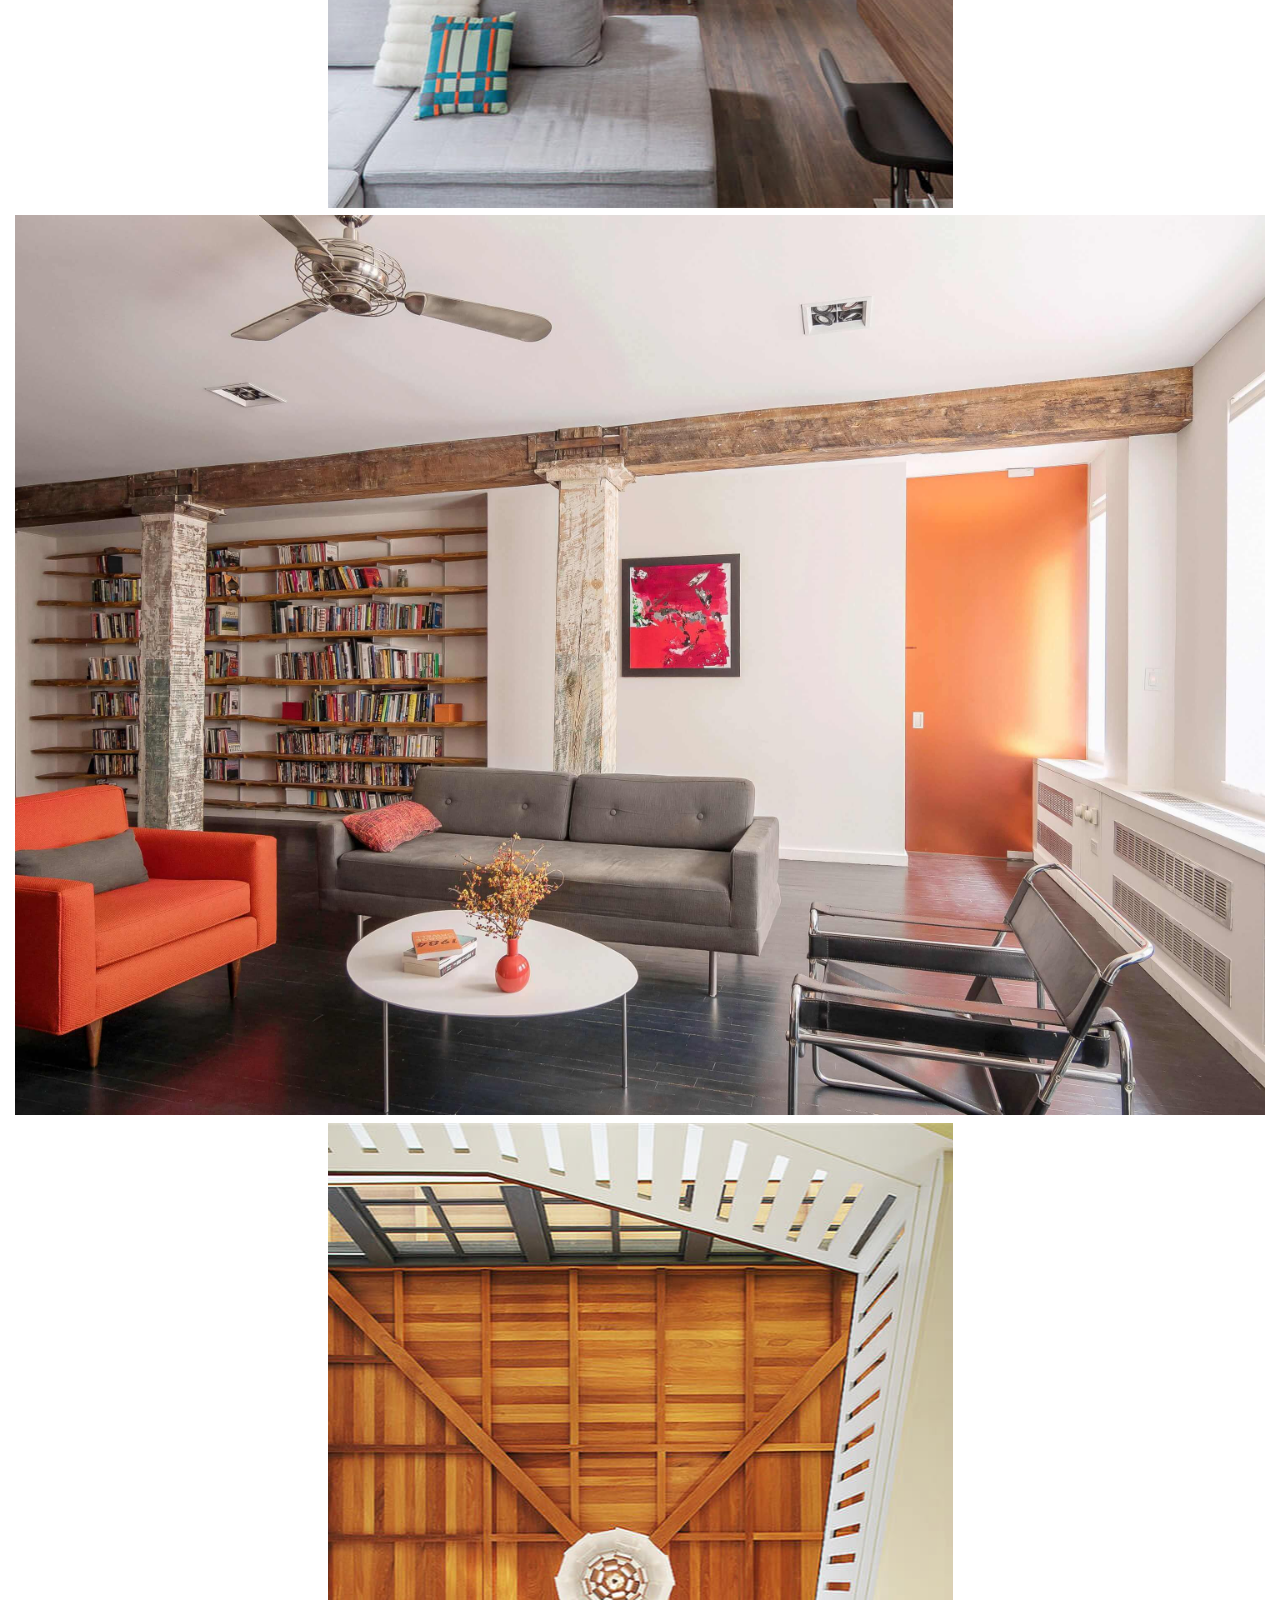
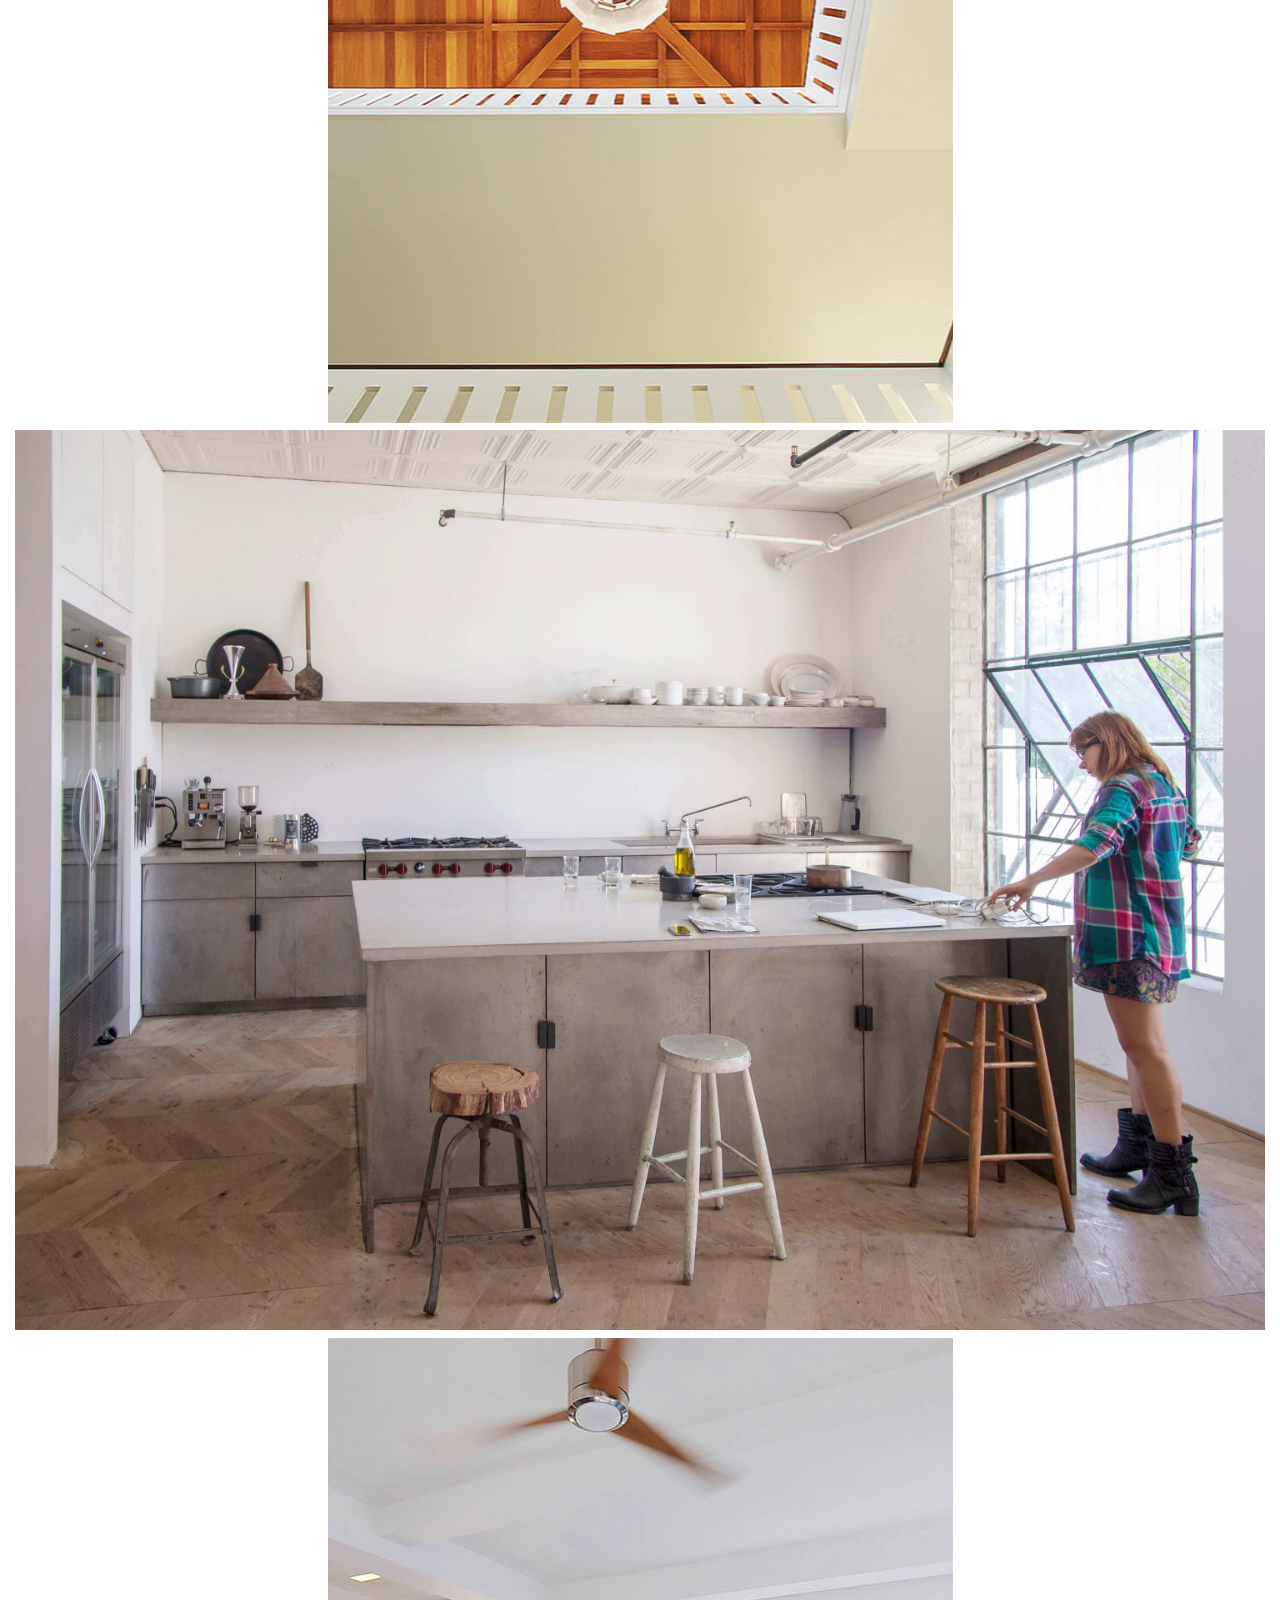
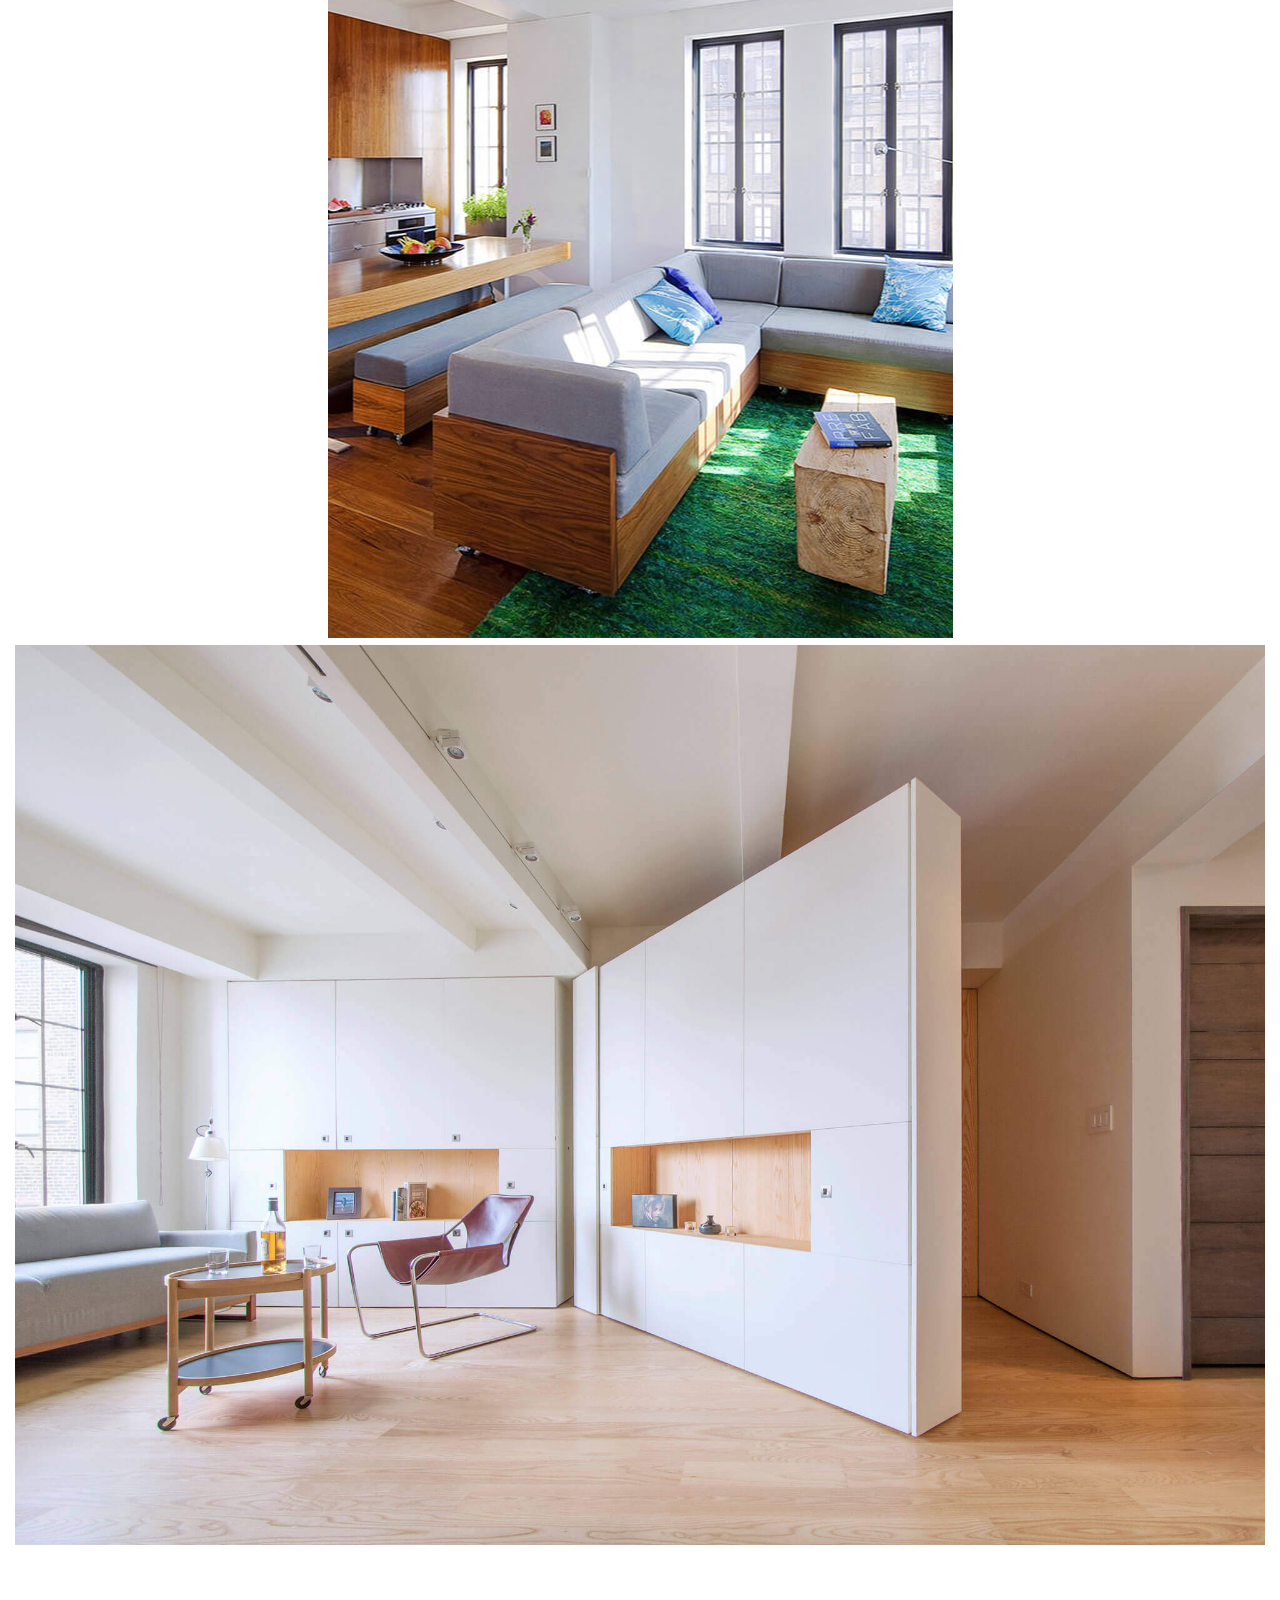
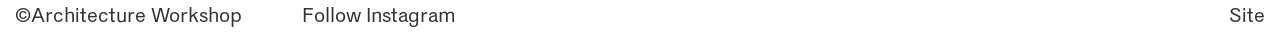
==== commit 83301e3a: "1" ====
--- a/index.html
+++ b/index.html
@@ -15,10 +15,12 @@
       <span class="roll-text">AWPC<span class="roll-copy">AWPC</span></span>
     </div>
     <div class="selected-archive">
-      <span class="underline roll-hover">
-        <span class="roll-text underline">Selected<span class="roll-copy underline">Selected</span></span></span> <a
-        class="archive roll-hover" href="/archive.html"><span class="roll-text">Archive<span
-            class="roll-copy">Archive</span></span></a>
+      <a class="selected roll-hover" href="/index.html">
+        <span class="roll-text underline">Selected<span class="roll-copy underline">Selected</span></span>
+      </a>
+      <a class="archive roll-hover" href="/archive.html">
+        <span class="roll-text">Archive<span class="roll-copy">Archive</span></span>
+      </a>
     </div>
     <a class="contact roll-hover" href="#"><span class="roll-text">Contact<span
           class="roll-copy">Contact</span></span></a>
@@ -38,8 +40,8 @@
 
   </div>
 
+  <script src="js/app.js"></script>
   <script src="js/index.js"></script>
-  <script src="js/app.js"></script>
 </body>
 
 </html>
--- a/styles/style.css
+++ b/styles/style.css
@@ -6,6 +6,7 @@
   --padding-8w: calc(calc(100vw - var(--page-padding-2)) / 8);
   --global-fs: 20px;
   --archive-list-pt: calc(var(--padding-h) * 12);
+  --home-img-ratio: 65;
 }
 
 * {
@@ -152,3 +153,21 @@
 .roll-hover:hover .roll-text {
   transform: translateY(-100%);
 }
+
+.flexJustifyCenter {
+  display: flex;
+  align-items: center;
+  justify-content: center;
+}
+
+.flexJustifyRight {
+  display: flex;
+  align-items: center;
+  justify-content: flex-end;
+}
+
+header .selected-archive {
+  position: absolute;
+  left: 50%;
+  transform: translateX(-50%);
+}
--- a/styles/index.css
+++ b/styles/index.css
@@ -1,3 +1,21 @@
+header {
+  position: fixed;
+  width: 100%;
+  top: var(--padding-h);
+  left: 0;
+  z-index: 100;
+  display: flex;
+  justify-content: space-between;
+  align-items: flex-end;
+  padding: 0 var(--page-padding) 0;
+  line-height: 1;
+  mix-blend-mode: difference;
+}
+
+header * {
+  color: #ccc !important;
+}
+
 .home-img {
   position: relative;
   margin: 0 auto calc(var(--padding-h) / 2);
@@ -5,12 +23,12 @@
 
 .img-height {
   width: 50%;
-  height: 100vh;
+  height: calc(var(--padding-h) * var(--home-img-ratio));
 }
 
 .img-width {
   width: 100%;
-  height: 100vh;
+  height: calc(var(--padding-h) * var(--home-img-ratio));
 }
 
 .img-wrap {
@@ -50,17 +68,4 @@
 .follow-ins {
   flex: 1;
   padding-left: calc(var(--page-padding) * 4);
-}
-
-header {
-  position: fixed;
-  width: 100%;
-  top: var(--padding-h);
-  left: 0;
-  z-index: 100;
-  display: flex;
-  justify-content: space-between;
-  align-items: flex-end;
-  padding: 0 var(--page-padding) 0;
-  line-height: 1;
 }
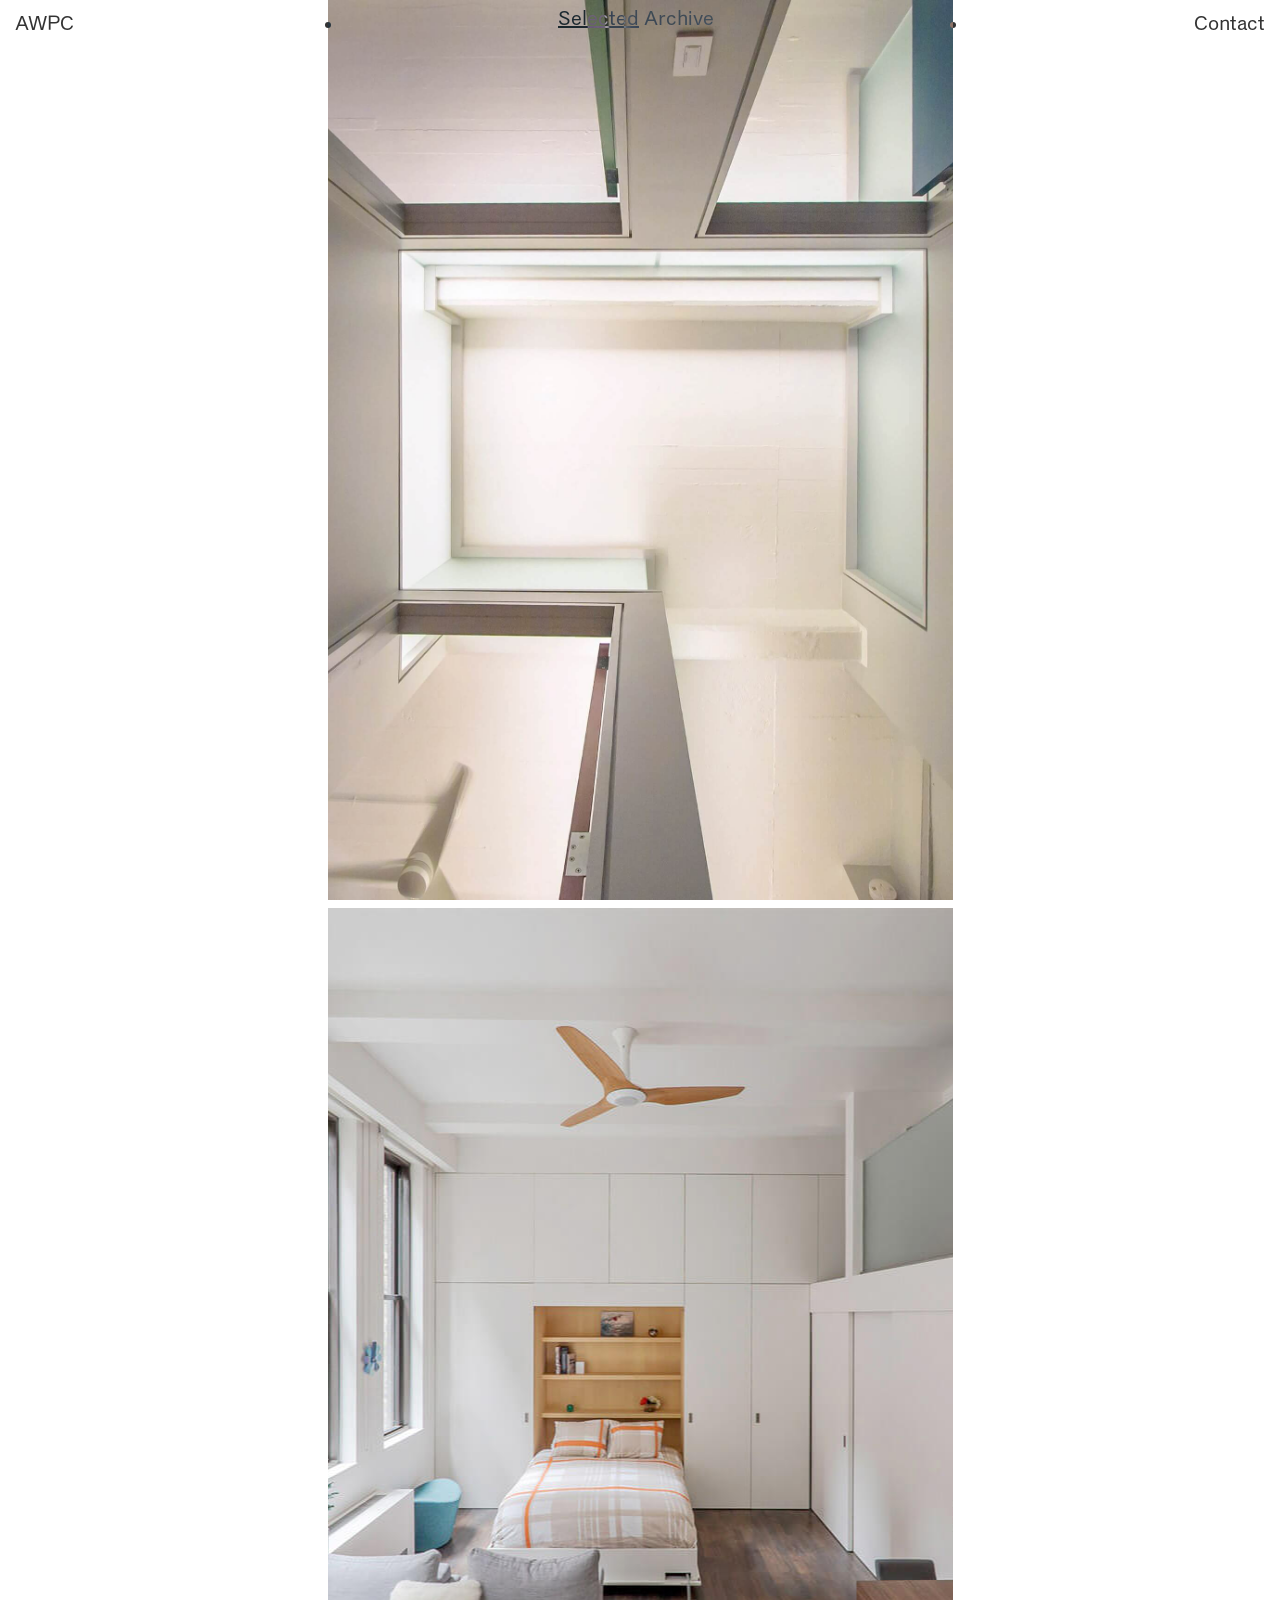
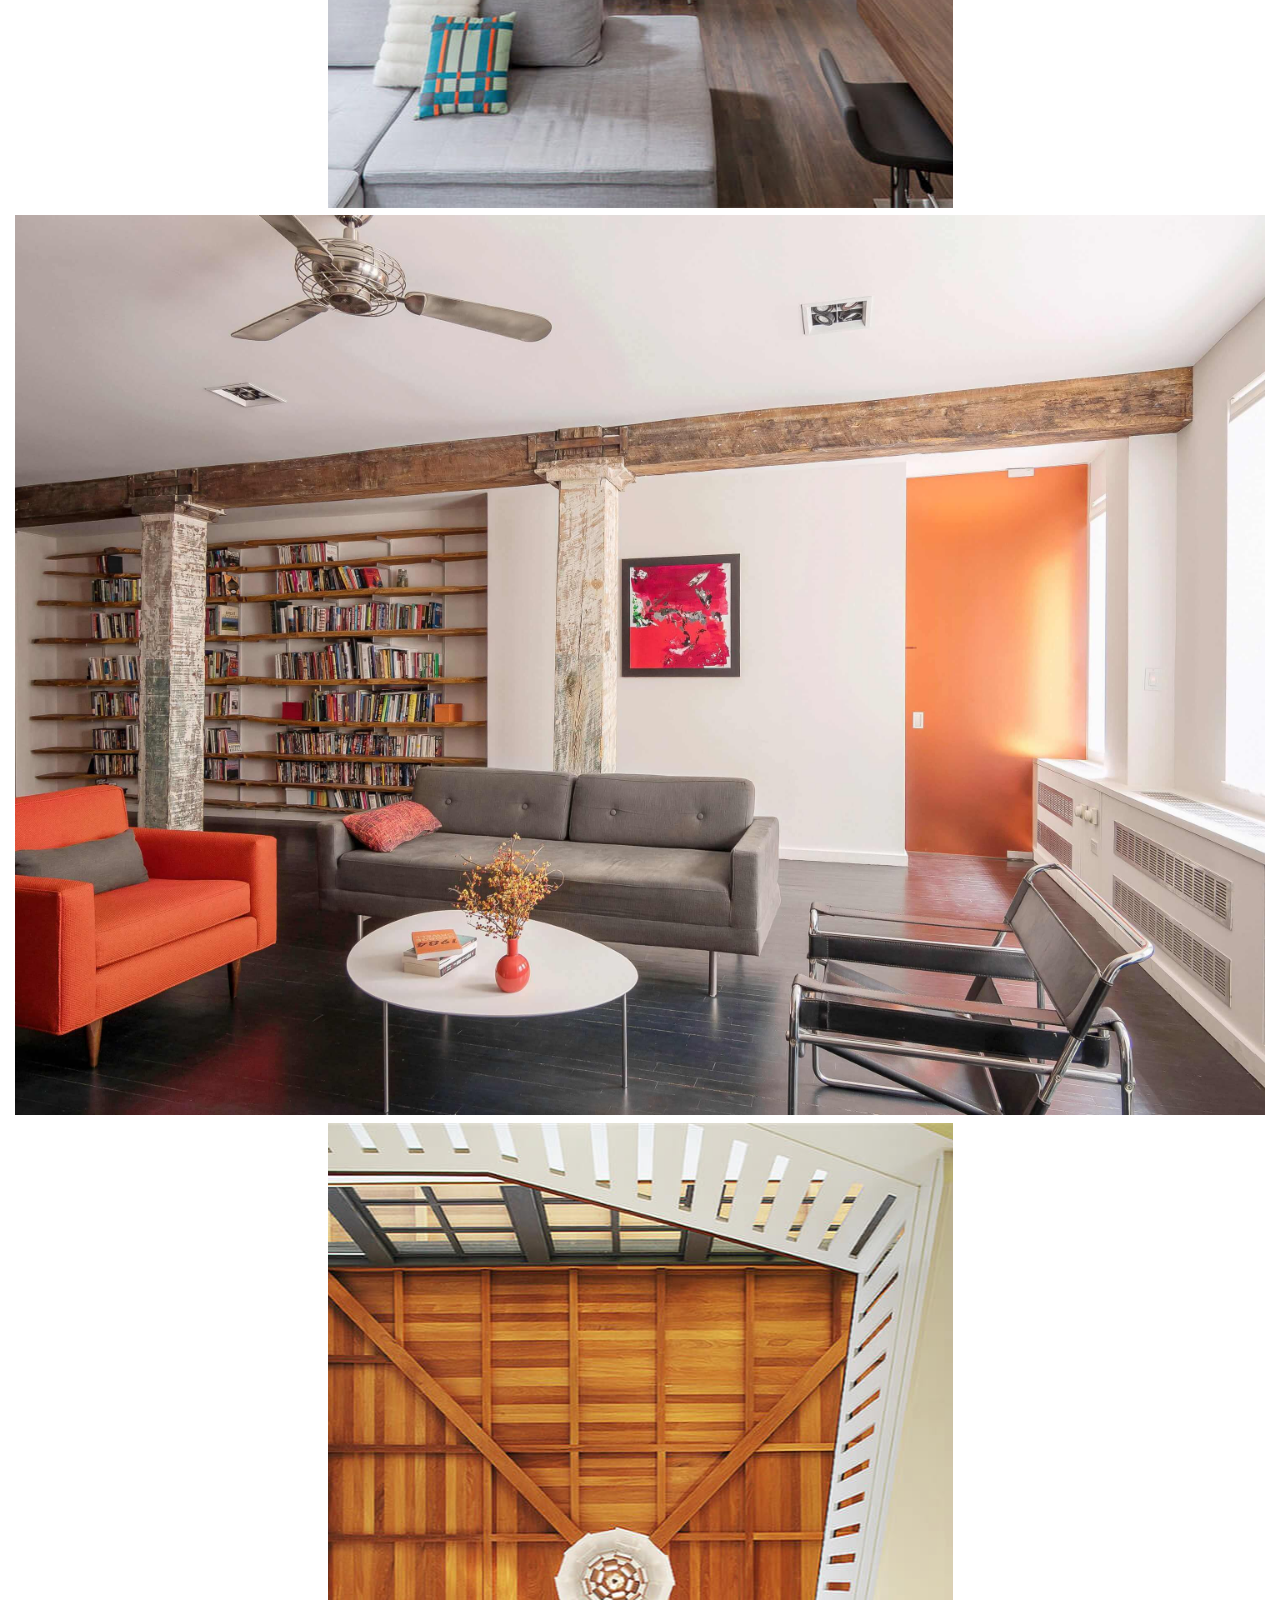
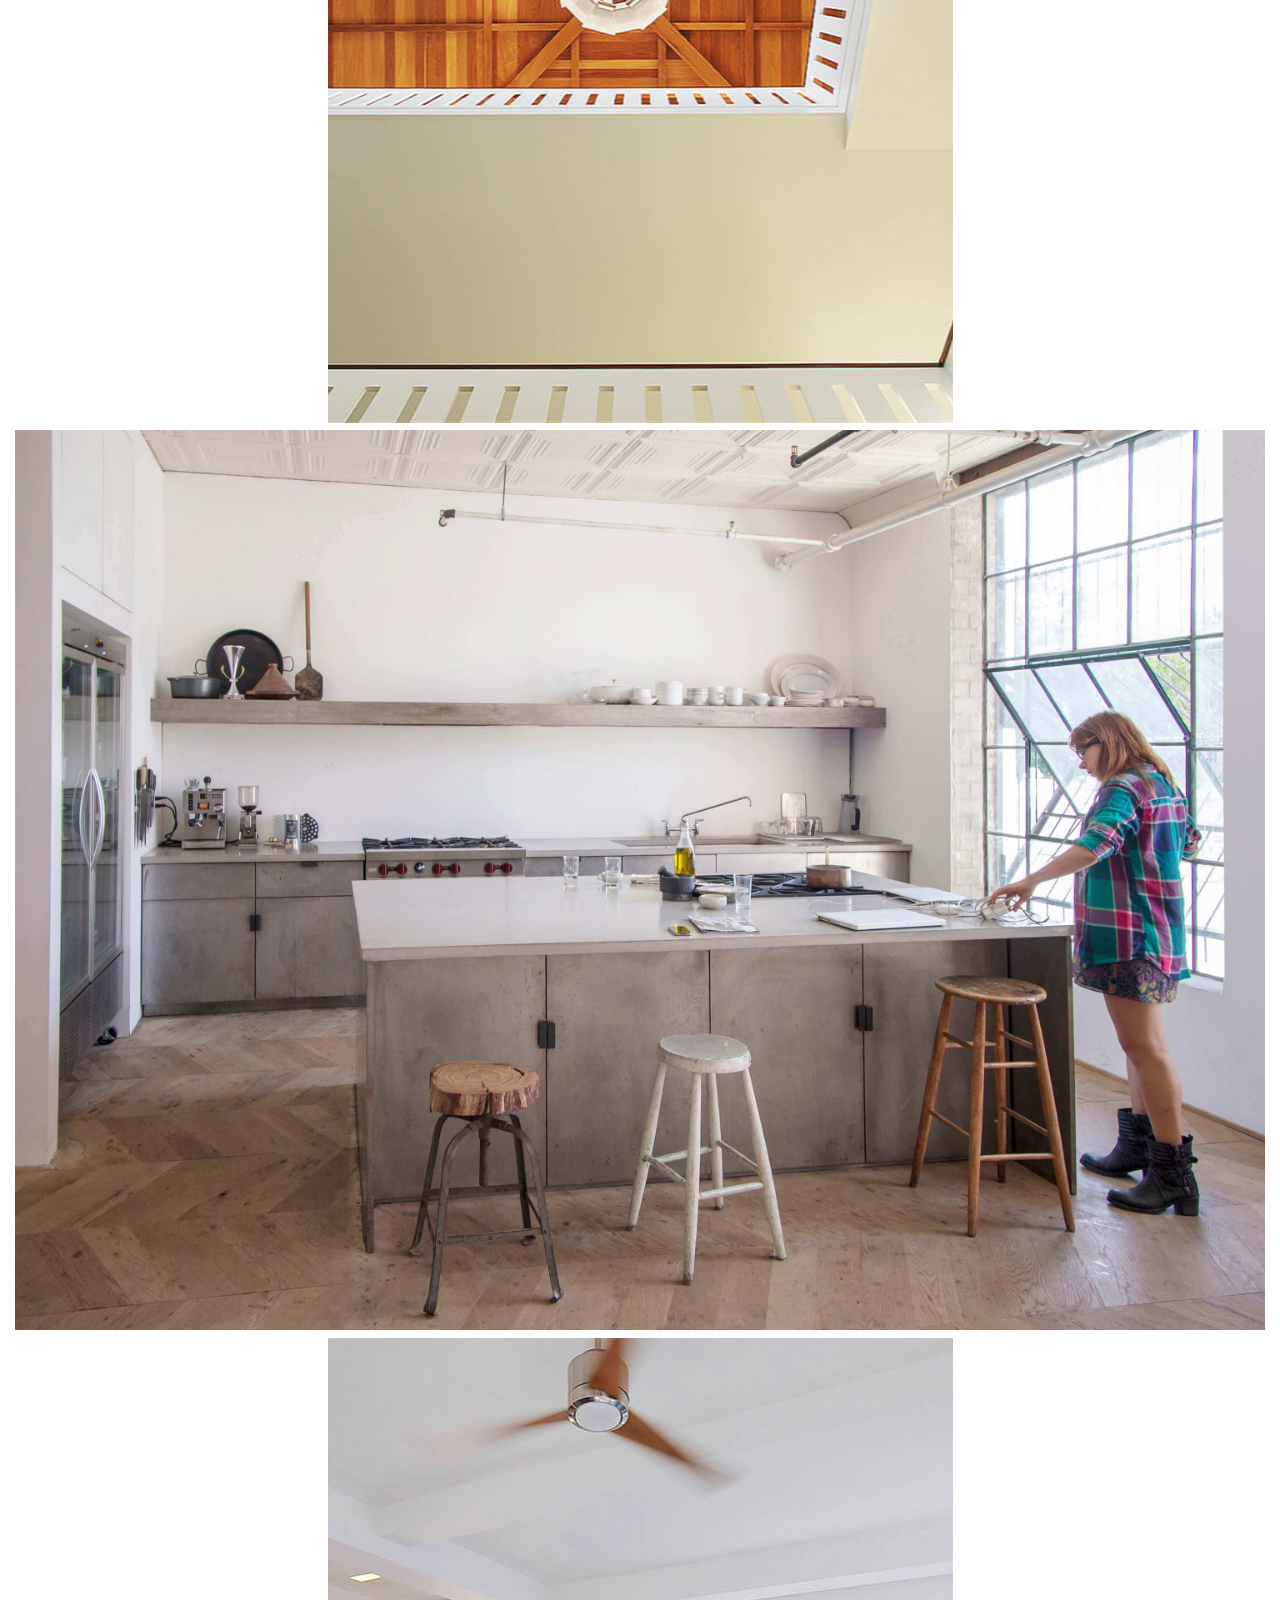
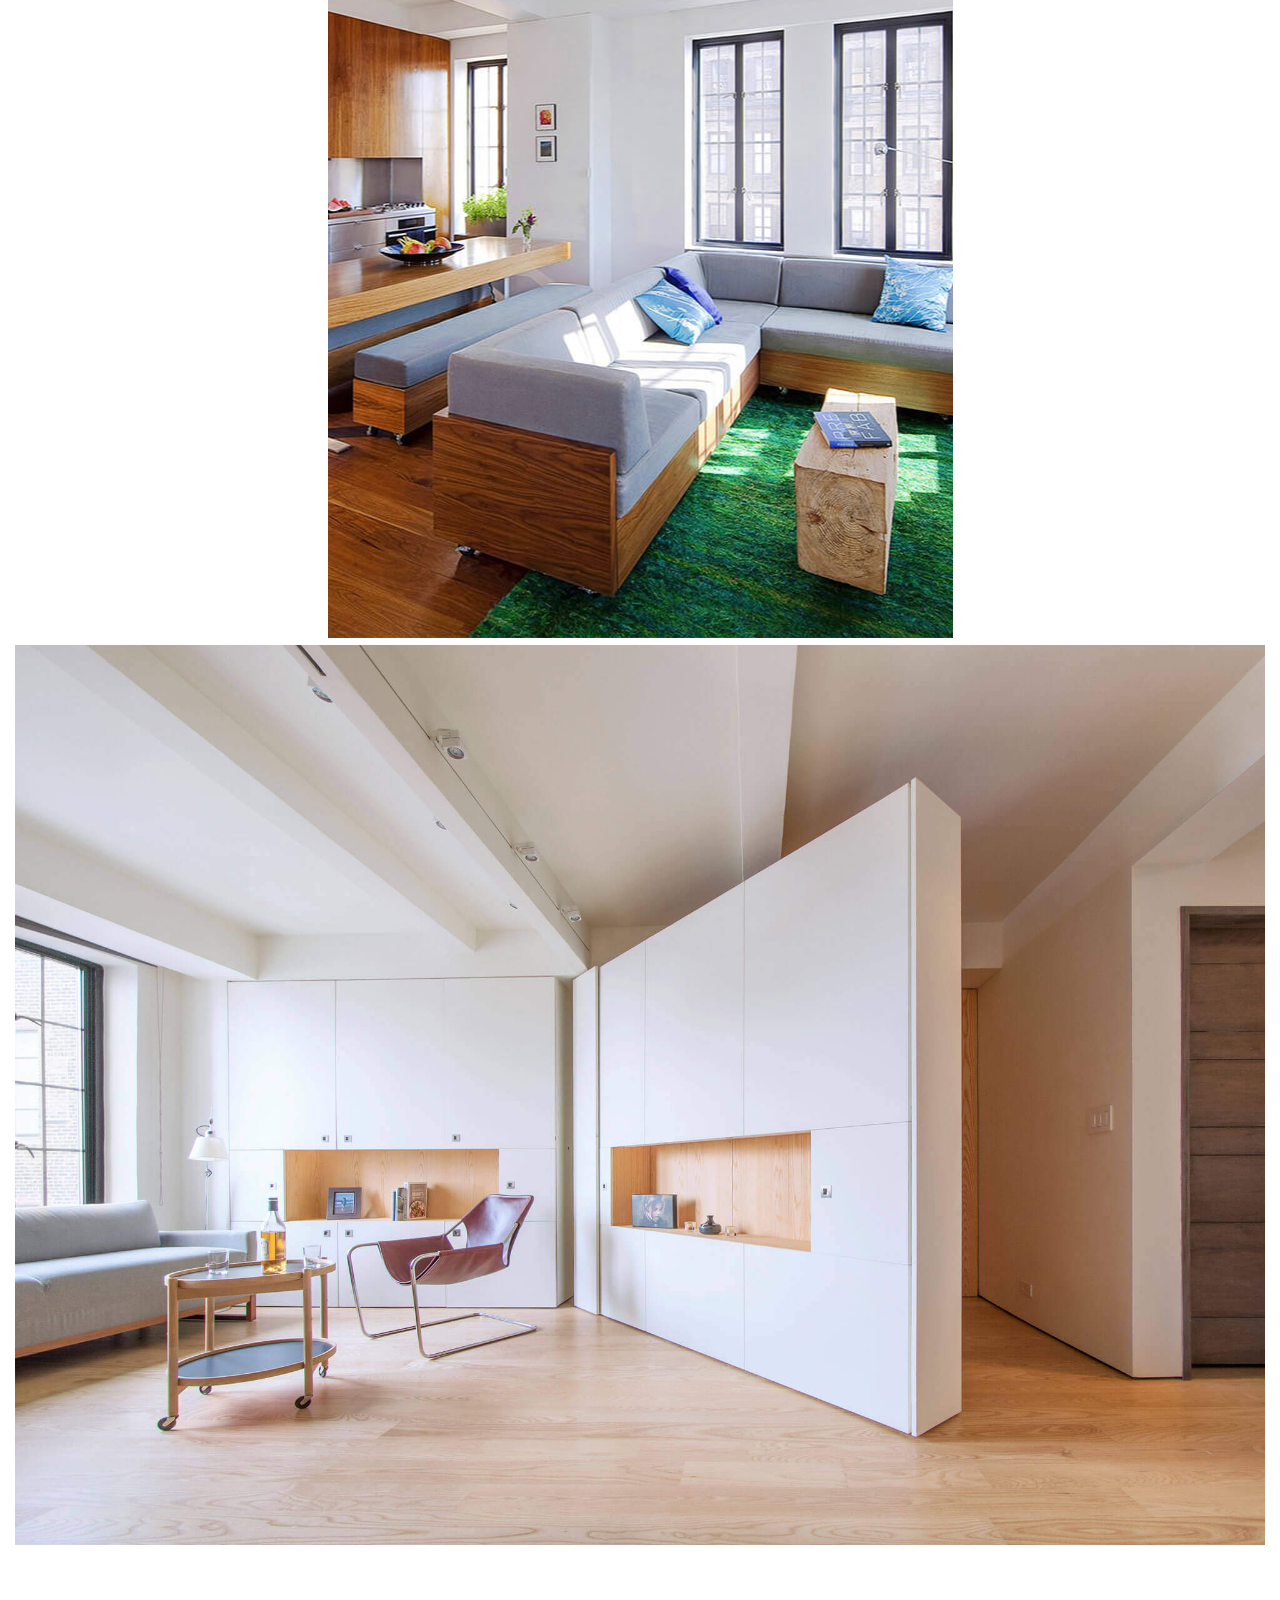
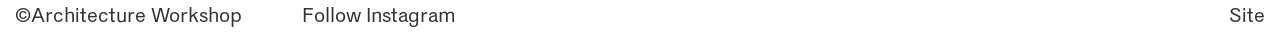
==== commit c0f9e34e: "1" ====
--- a/index.html
+++ b/index.html
@@ -14,6 +14,7 @@
     <div class="studio-name roll-hover">
       <span class="roll-text">AWPC<span class="roll-copy">AWPC</span></span>
     </div>
+    <div class="dot left"></div>
     <div class="selected-archive">
       <a class="selected roll-hover" href="/index.html">
         <span class="roll-text underline">Selected<span class="roll-copy underline">Selected</span></span>
@@ -22,6 +23,7 @@
         <span class="roll-text">Archive<span class="roll-copy">Archive</span></span>
       </a>
     </div>
+    <div class="dot right"></div>
     <a class="contact roll-hover" href="#"><span class="roll-text">Contact<span
           class="roll-copy">Contact</span></span></a>
   </header>
--- a/styles/style.css
+++ b/styles/style.css
@@ -170,4 +170,13 @@
   position: absolute;
   left: 50%;
   transform: translateX(-50%);
-}+}
+
+header .dot {
+  position: absolute;
+  top: 50%;
+  width: calc(var(--page-padding) / 2.5);
+  height: calc(var(--page-padding) / 2.5);
+  background-color: #cccccc;
+  border-radius: 50%;
+}
--- a/styles/index.css
+++ b/styles/index.css
@@ -14,6 +14,20 @@
 
 header * {
   color: #ccc !important;
+}
+
+header .dot {
+  background-color: #ccc;
+}
+
+header .dot.left {
+  left: calc(var(--padding-8w) * 2 + var(--page-padding));
+  transform: translate(-50%, -50%);
+}
+
+header .dot.right {
+  right: calc(var(--padding-8w) * 2 + var(--page-padding));
+  transform: translate(50%, -50%);
 }
 
 .home-img {
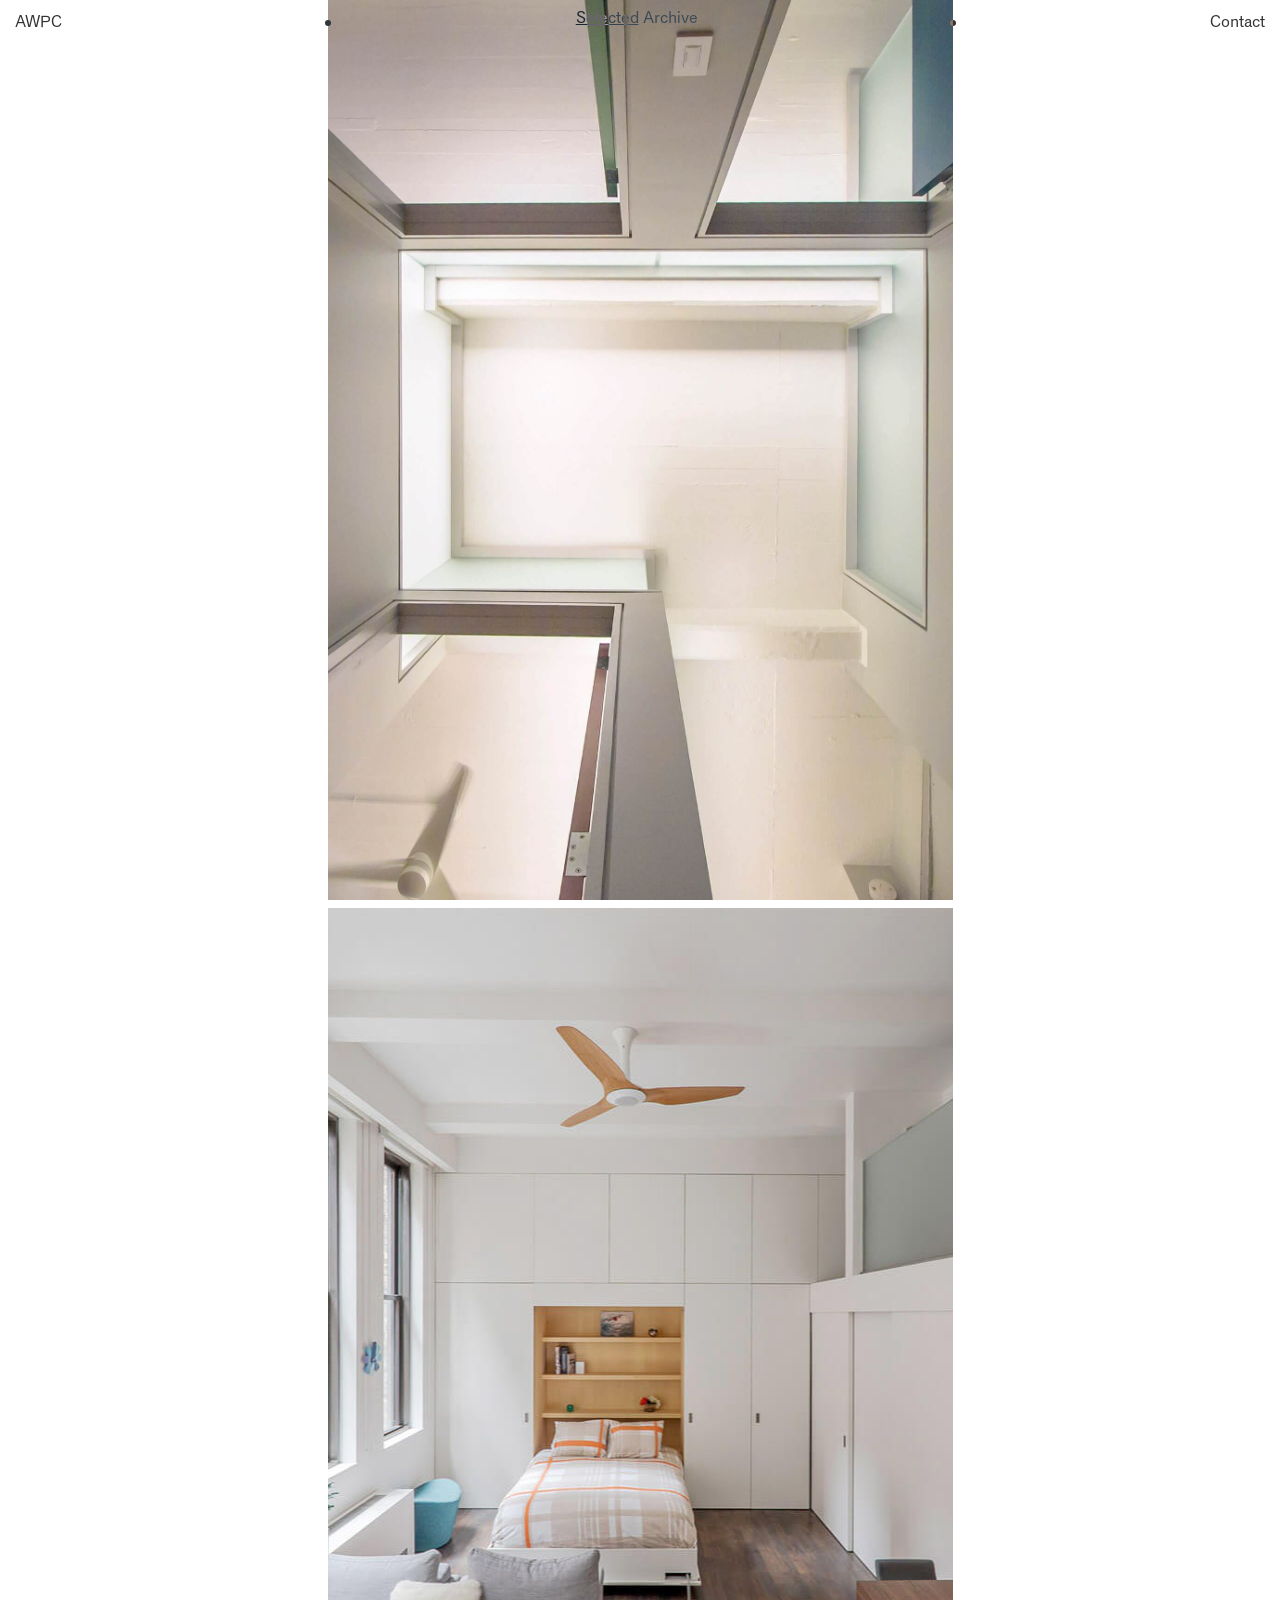
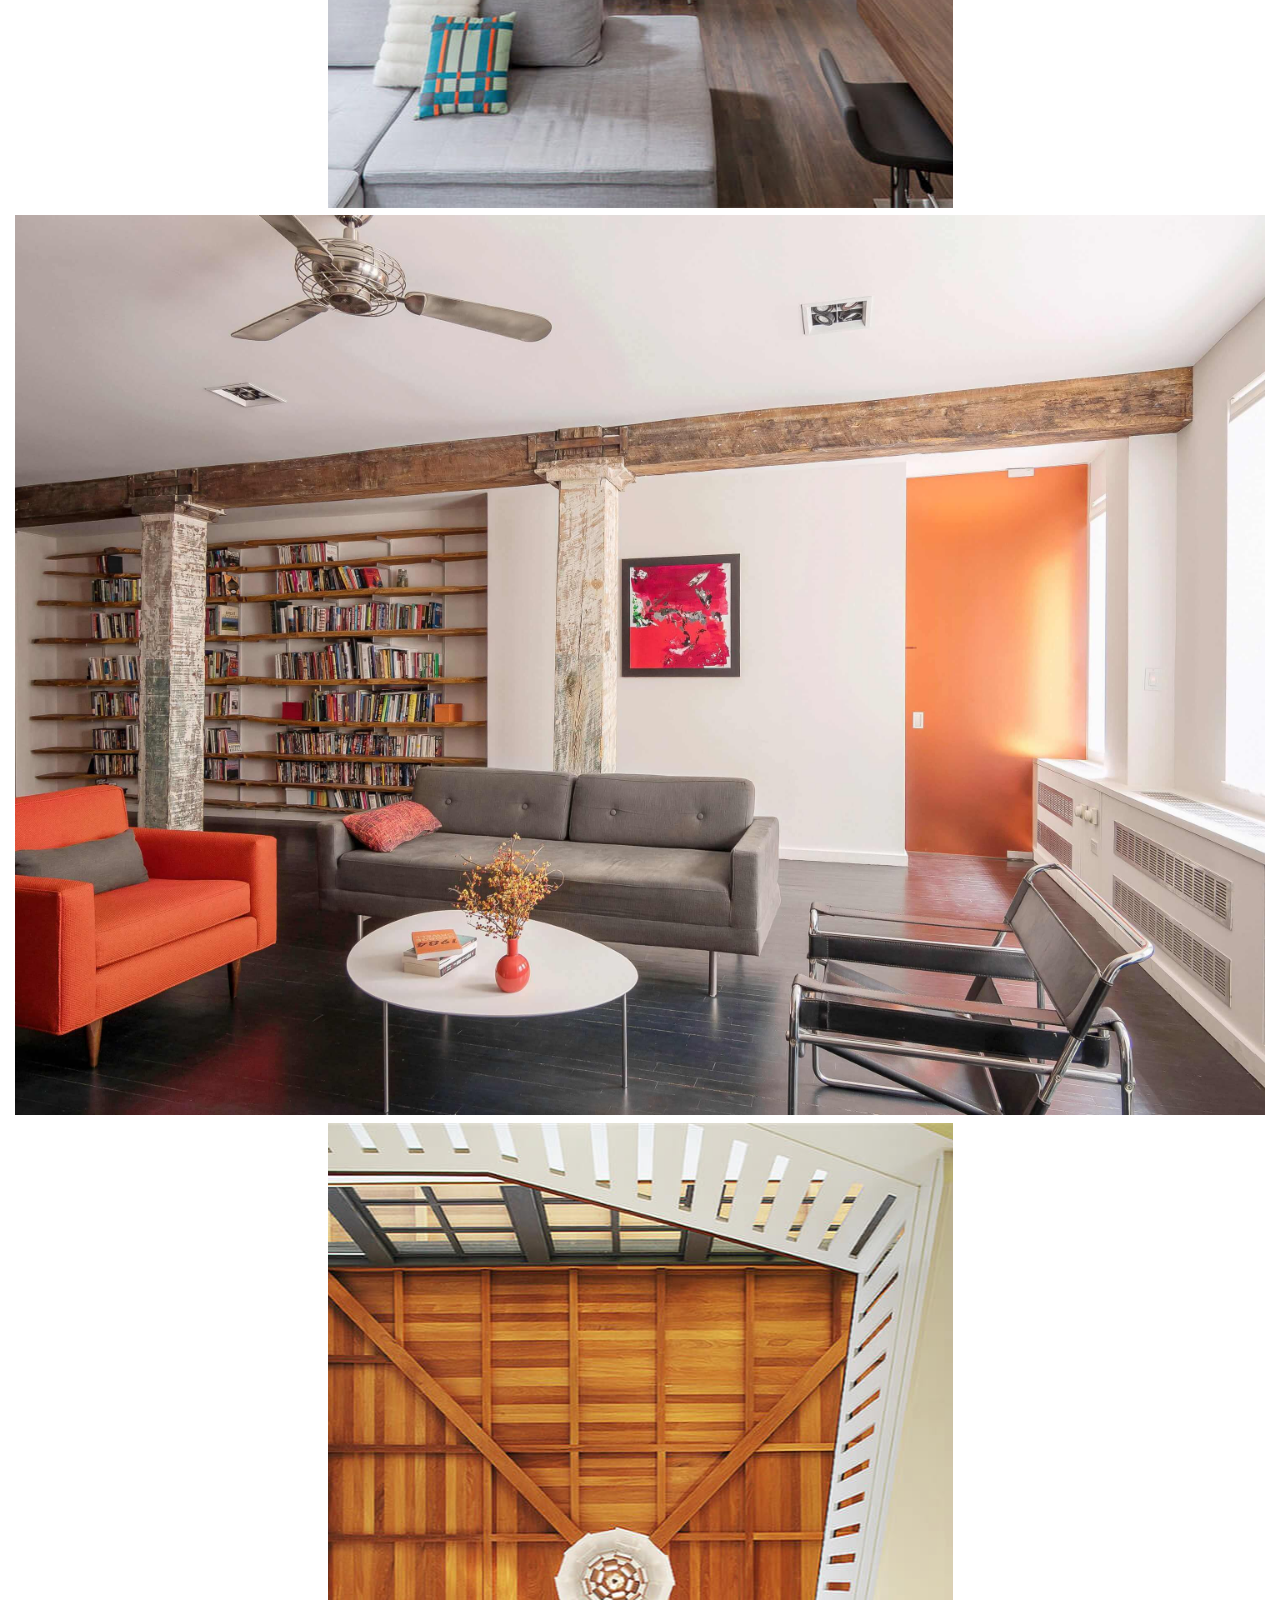
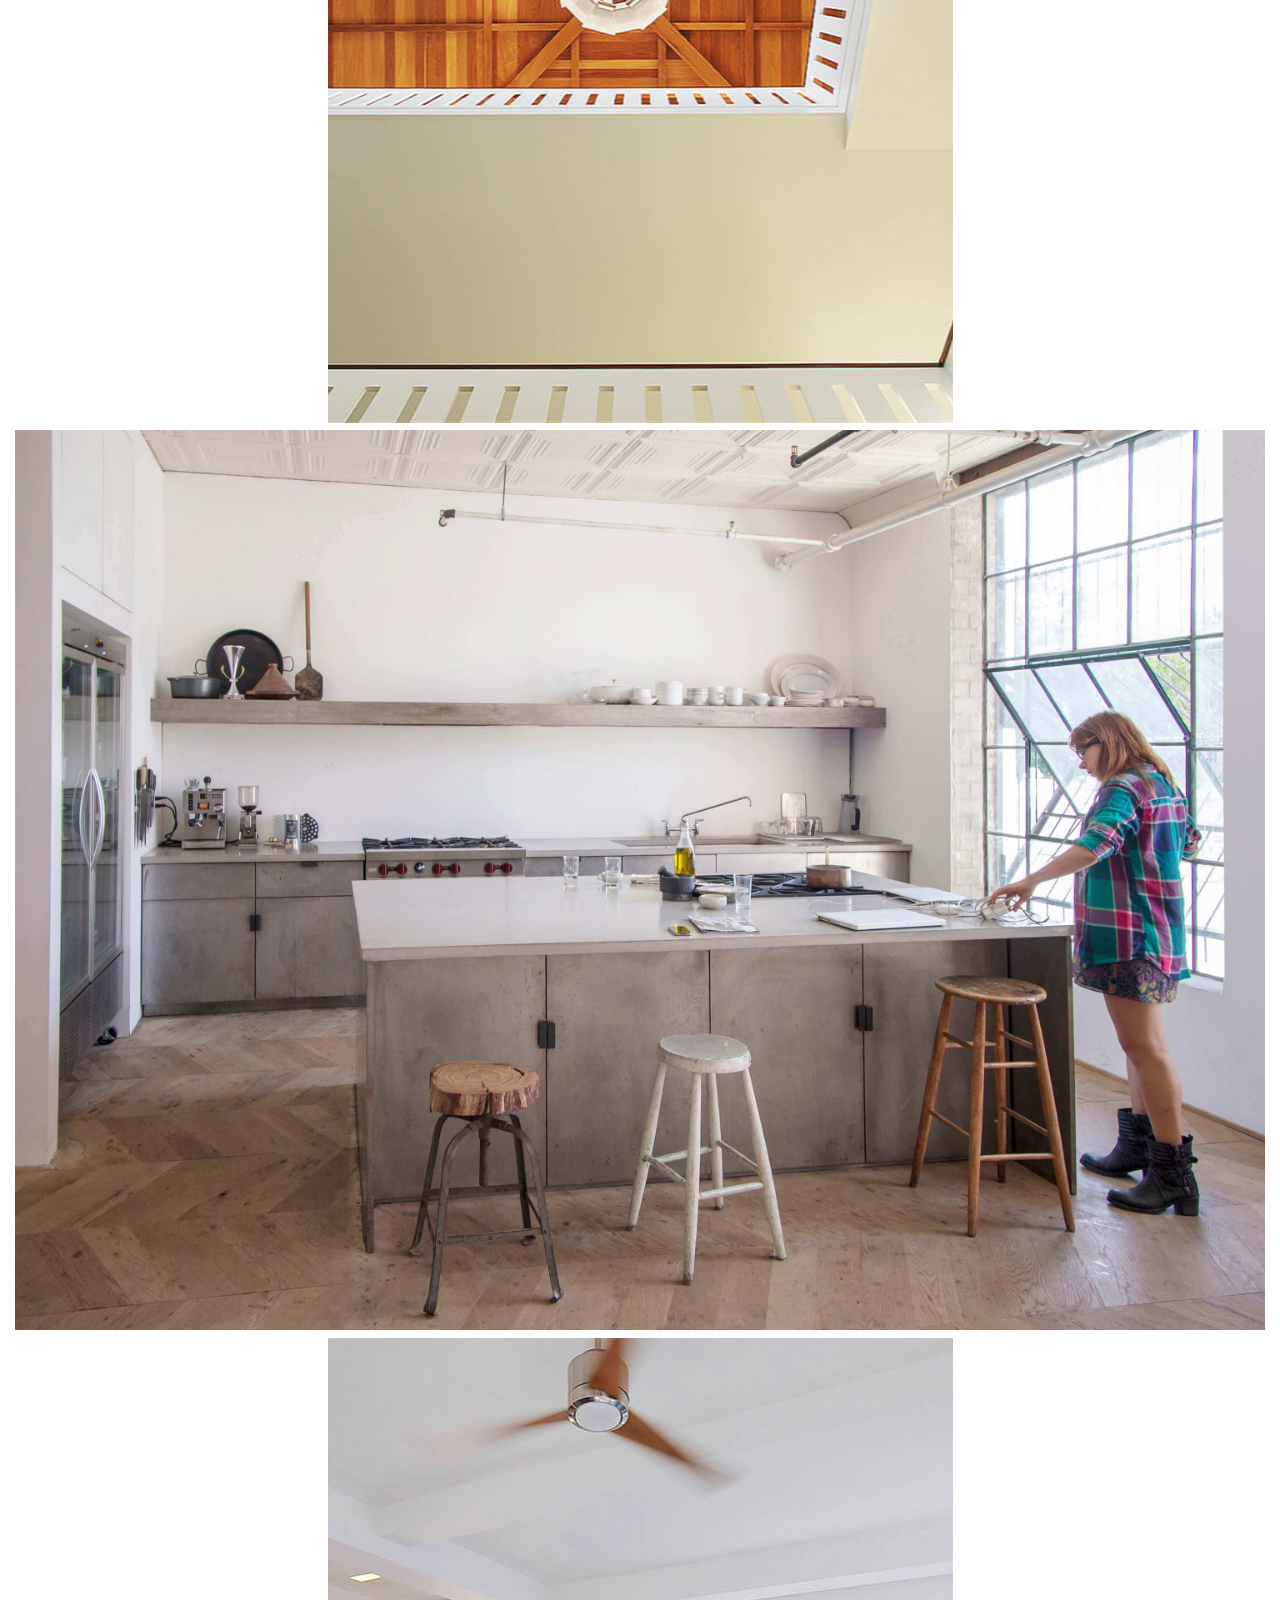
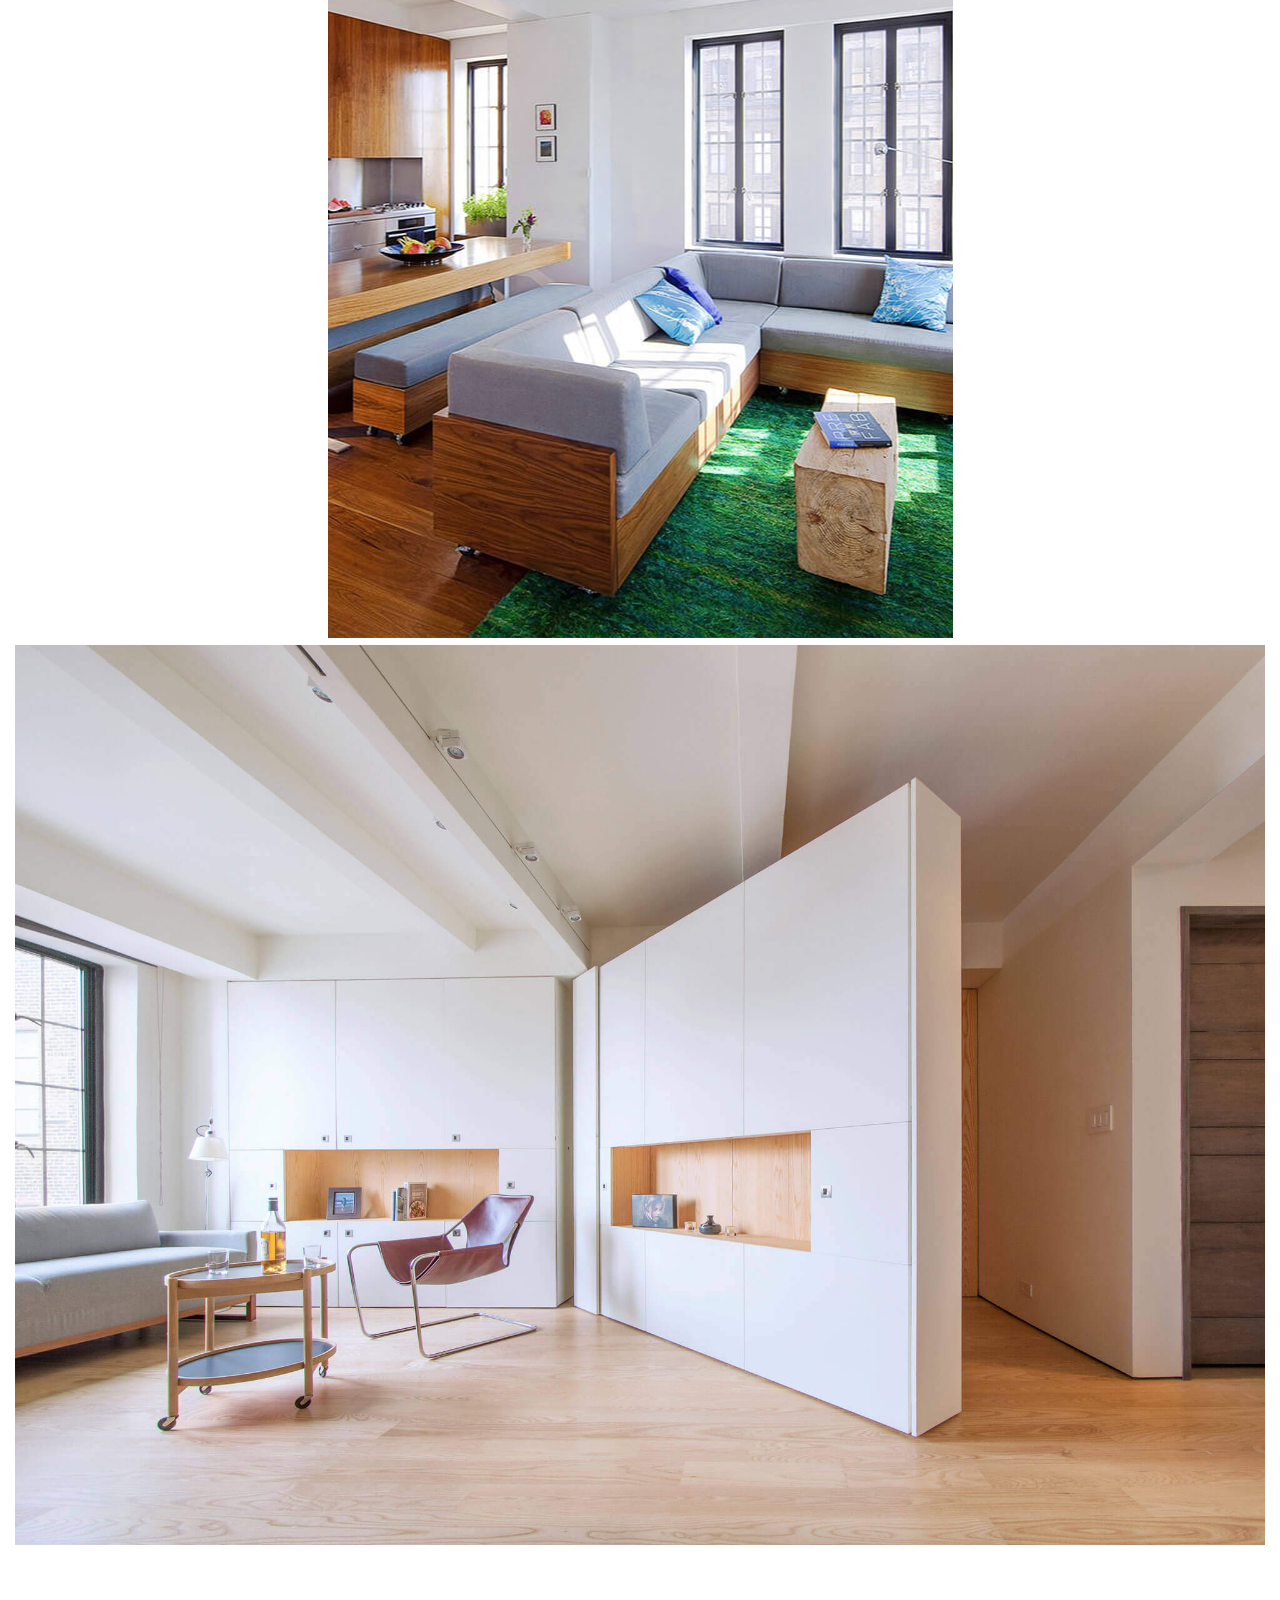
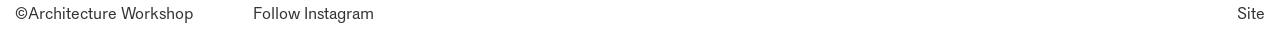
==== commit def83130: "1" ====
--- a/index.html
+++ b/index.html
@@ -19,7 +19,7 @@
       <a class="selected roll-hover" href="/index.html">
         <span class="roll-text underline">Selected<span class="roll-copy underline">Selected</span></span>
       </a>
-      <a class="archive roll-hover" href="/archive.html">
+      <a class="archive roll-hover" href="/archive.html?target=1">
         <span class="roll-text">Archive<span class="roll-copy">Archive</span></span>
       </a>
     </div>
--- a/styles/style.css
+++ b/styles/style.css
@@ -4,8 +4,8 @@
   --page-padding: 15px;
   --page-padding-2: calc(var(--page-padding) * 2);
   --padding-8w: calc(calc(100vw - var(--page-padding-2)) / 8);
-  --global-fs: 20px;
-  --archive-list-pt: calc(var(--padding-h) * 12);
+  --global-fs: 16px;
+  --archive-list-pt: calc(var(--padding-h) * 23);
   --home-img-ratio: 65;
 }
 
@@ -13,6 +13,12 @@
   margin: 0;
   padding: 0;
   box-sizing: border-box;
+  scrollbar-width: none;
+  -ms-overflow-style: none;
+}
+
+*::-webkit-scrollbar {
+  display: none;
 }
 
 html {
@@ -180,3 +186,35 @@
   background-color: #cccccc;
   border-radius: 50%;
 }
+
+header {
+  position: fixed;
+  width: 100%;
+  top: var(--padding-h);
+  left: 0;
+  z-index: 100;
+  display: flex;
+  justify-content: space-between;
+  align-items: flex-end;
+  padding: 0 var(--page-padding) 0;
+  line-height: 1;
+  mix-blend-mode: difference;
+}
+
+header * {
+  color: #ccc !important;
+}
+
+header .dot {
+  background-color: #ccc;
+}
+
+header .dot.left {
+  left: calc(var(--padding-8w) * 2 + var(--page-padding));
+  transform: translate(-50%, -50%);
+}
+
+header .dot.right {
+  right: calc(var(--padding-8w) * 2 + var(--page-padding));
+  transform: translate(50%, -50%);
+}
--- a/styles/index.css
+++ b/styles/index.css
@@ -1,35 +1,3 @@
-header {
-  position: fixed;
-  width: 100%;
-  top: var(--padding-h);
-  left: 0;
-  z-index: 100;
-  display: flex;
-  justify-content: space-between;
-  align-items: flex-end;
-  padding: 0 var(--page-padding) 0;
-  line-height: 1;
-  mix-blend-mode: difference;
-}
-
-header * {
-  color: #ccc !important;
-}
-
-header .dot {
-  background-color: #ccc;
-}
-
-header .dot.left {
-  left: calc(var(--padding-8w) * 2 + var(--page-padding));
-  transform: translate(-50%, -50%);
-}
-
-header .dot.right {
-  right: calc(var(--padding-8w) * 2 + var(--page-padding));
-  transform: translate(50%, -50%);
-}
-
 .home-img {
   position: relative;
   margin: 0 auto calc(var(--padding-h) / 2);
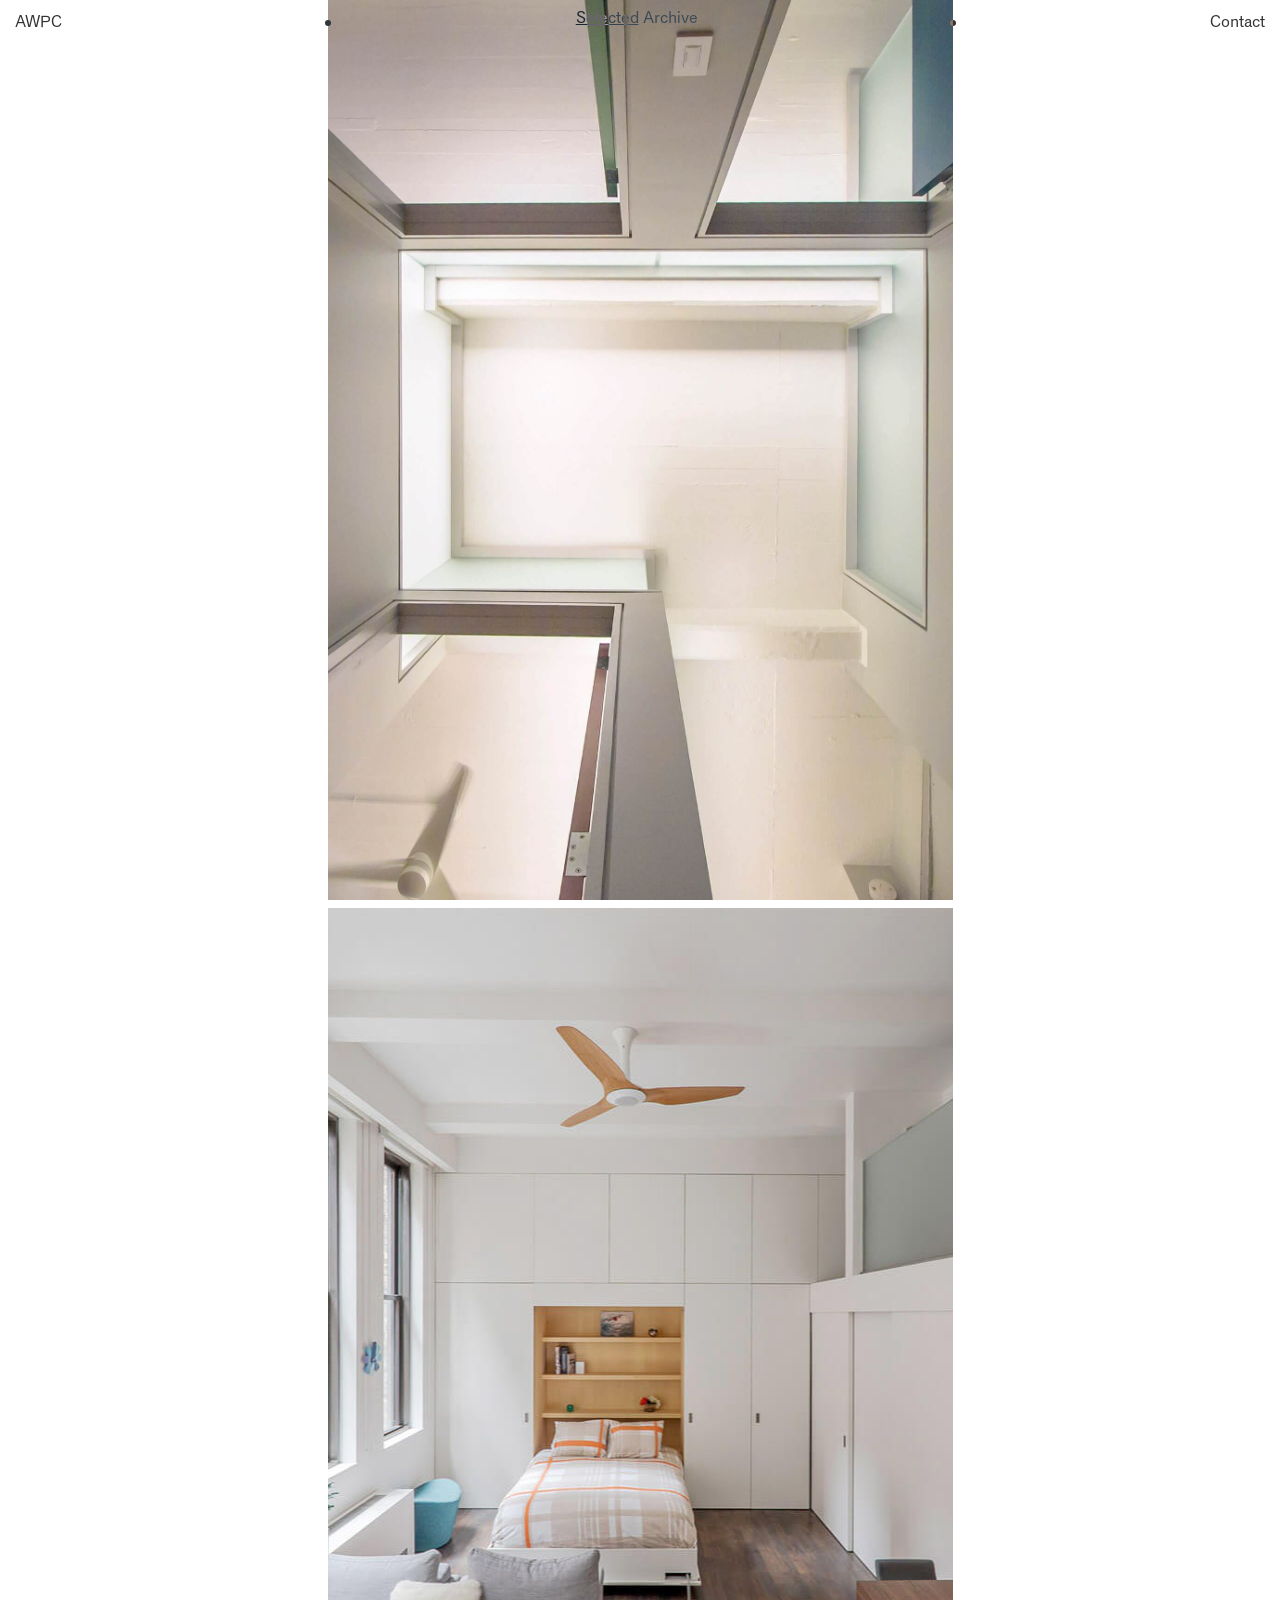
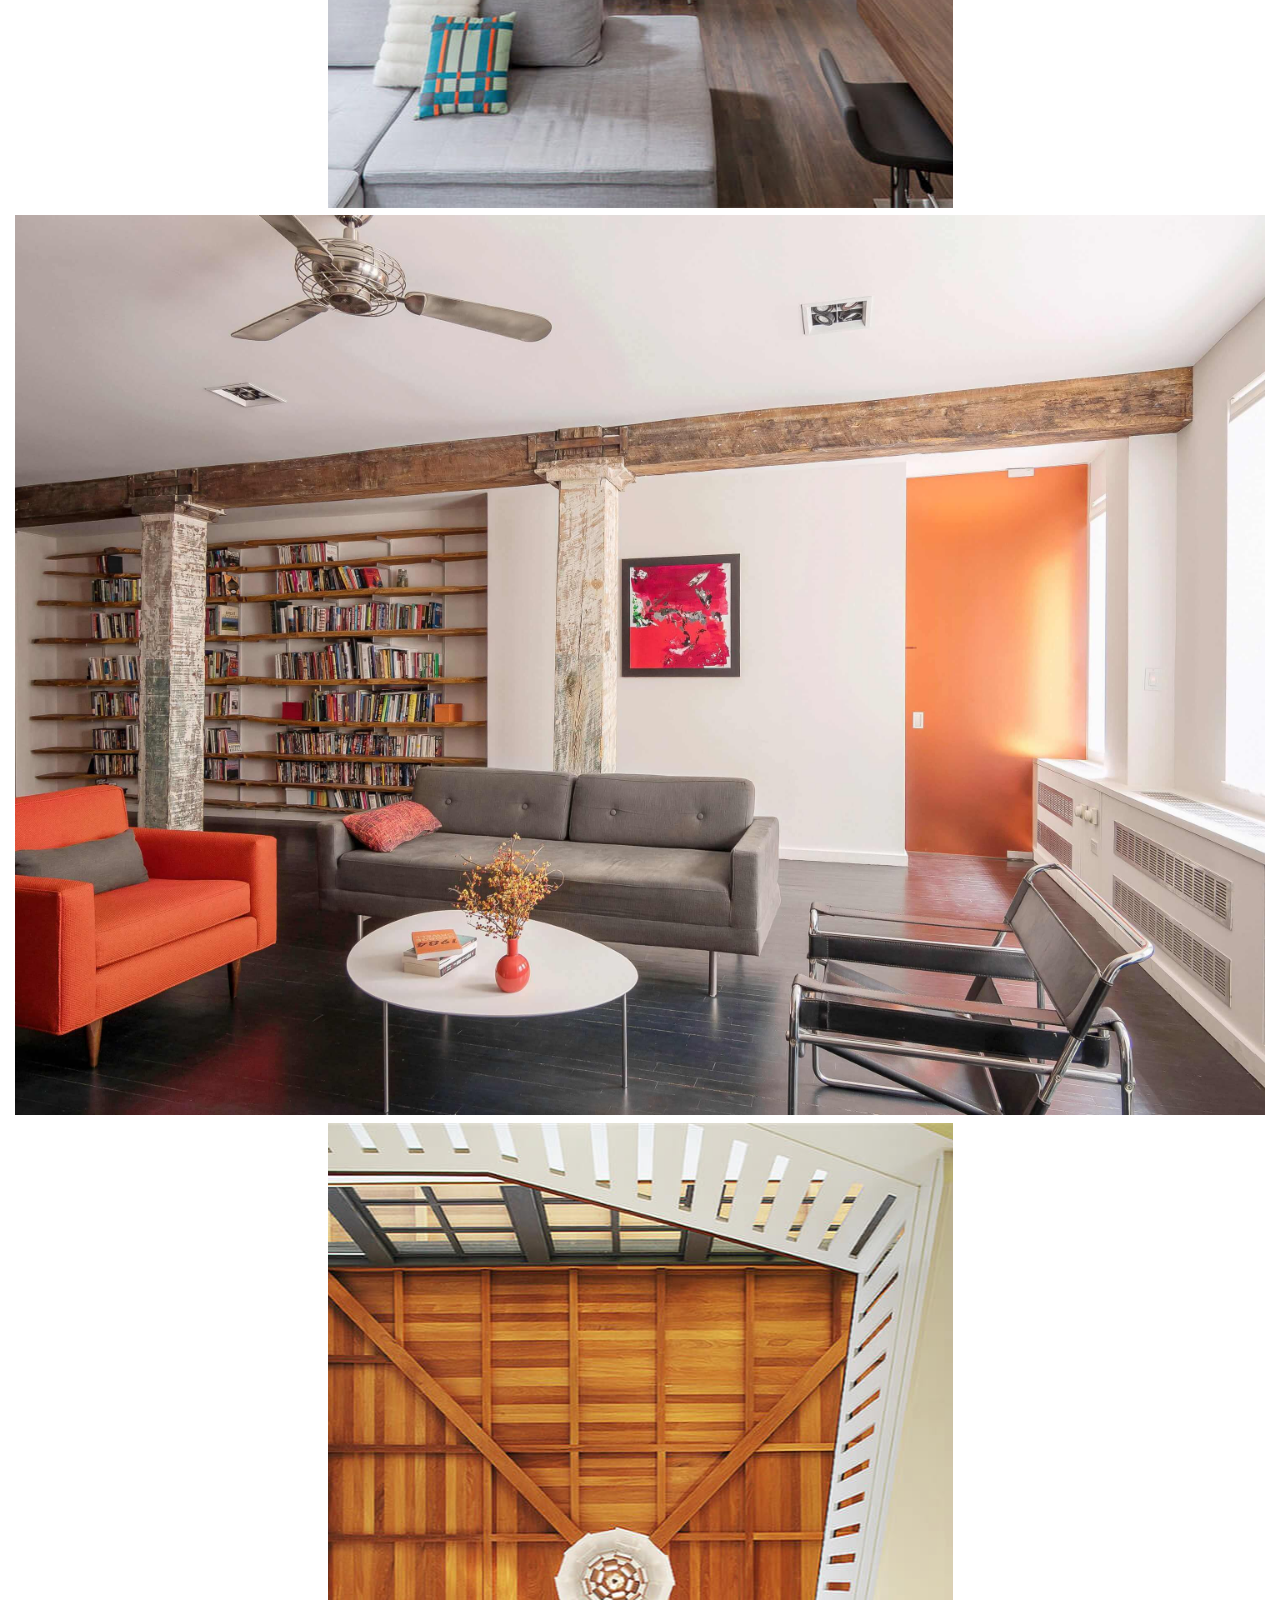
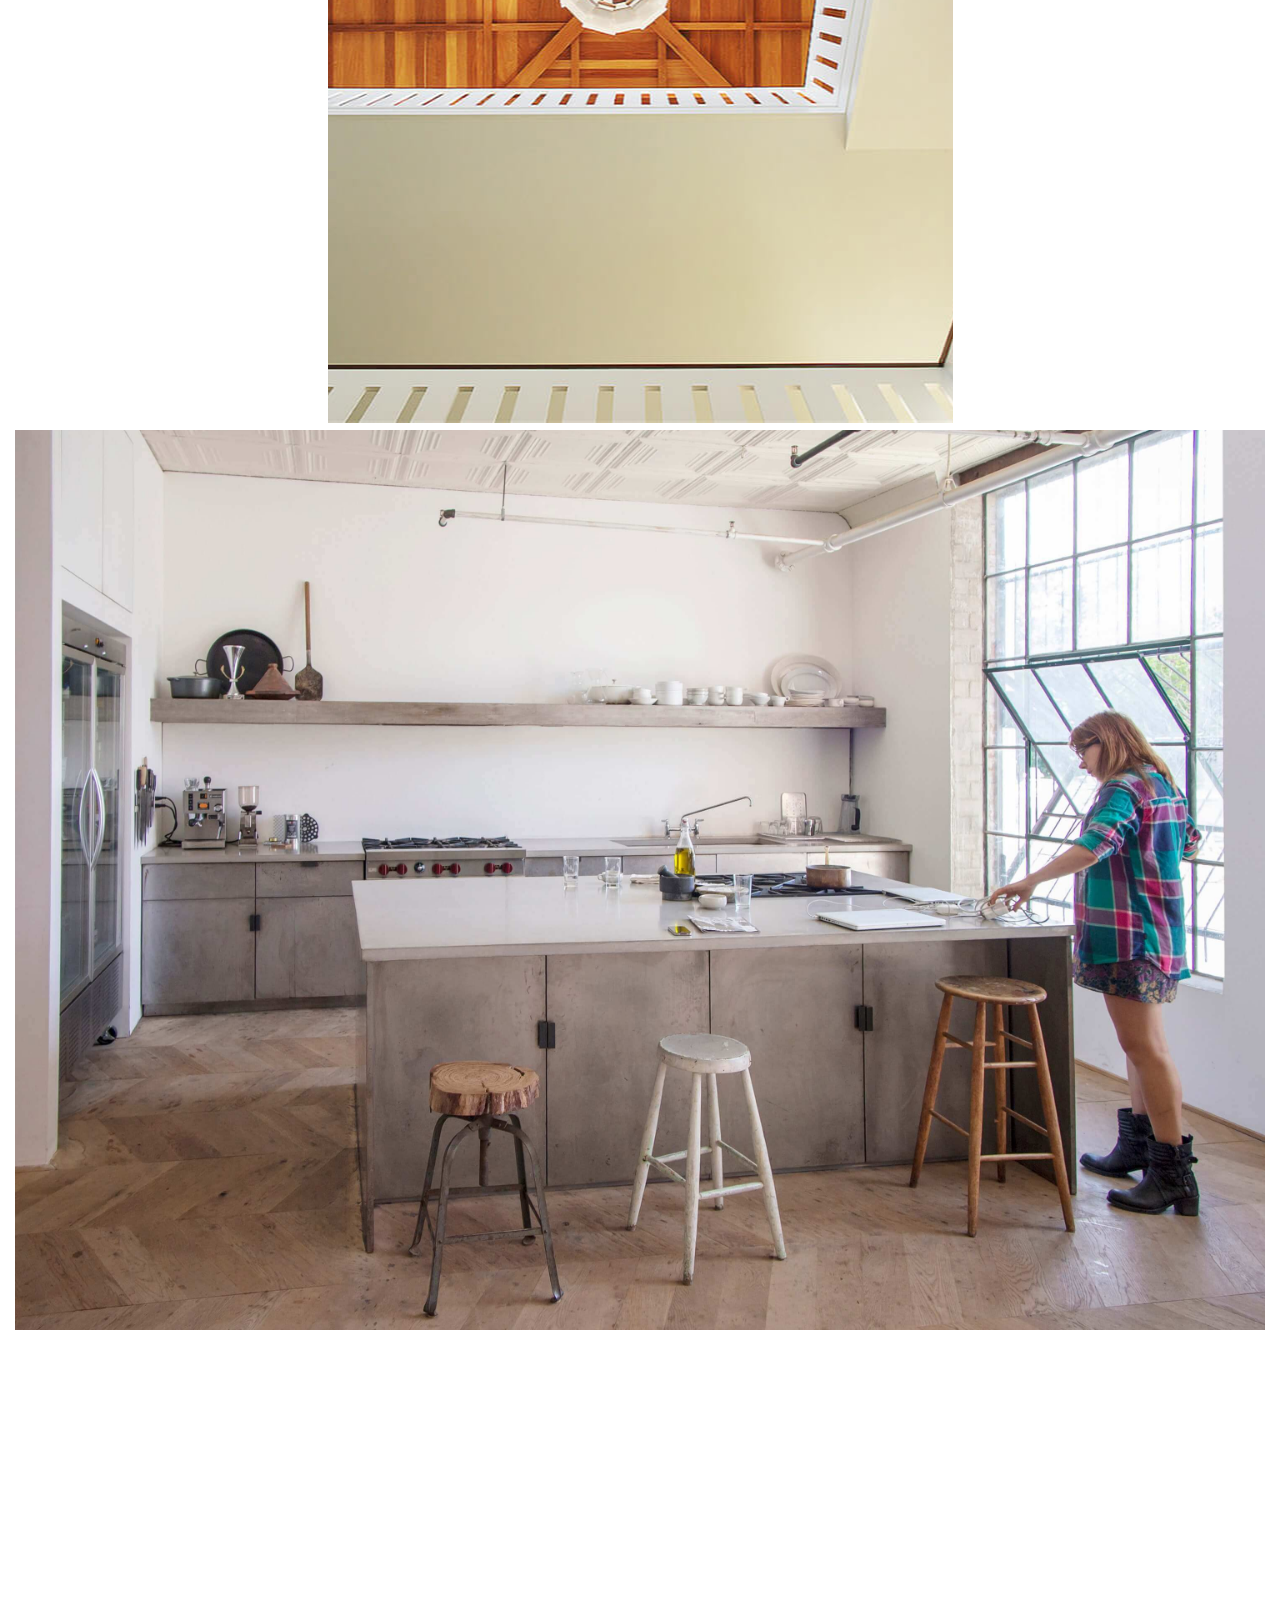
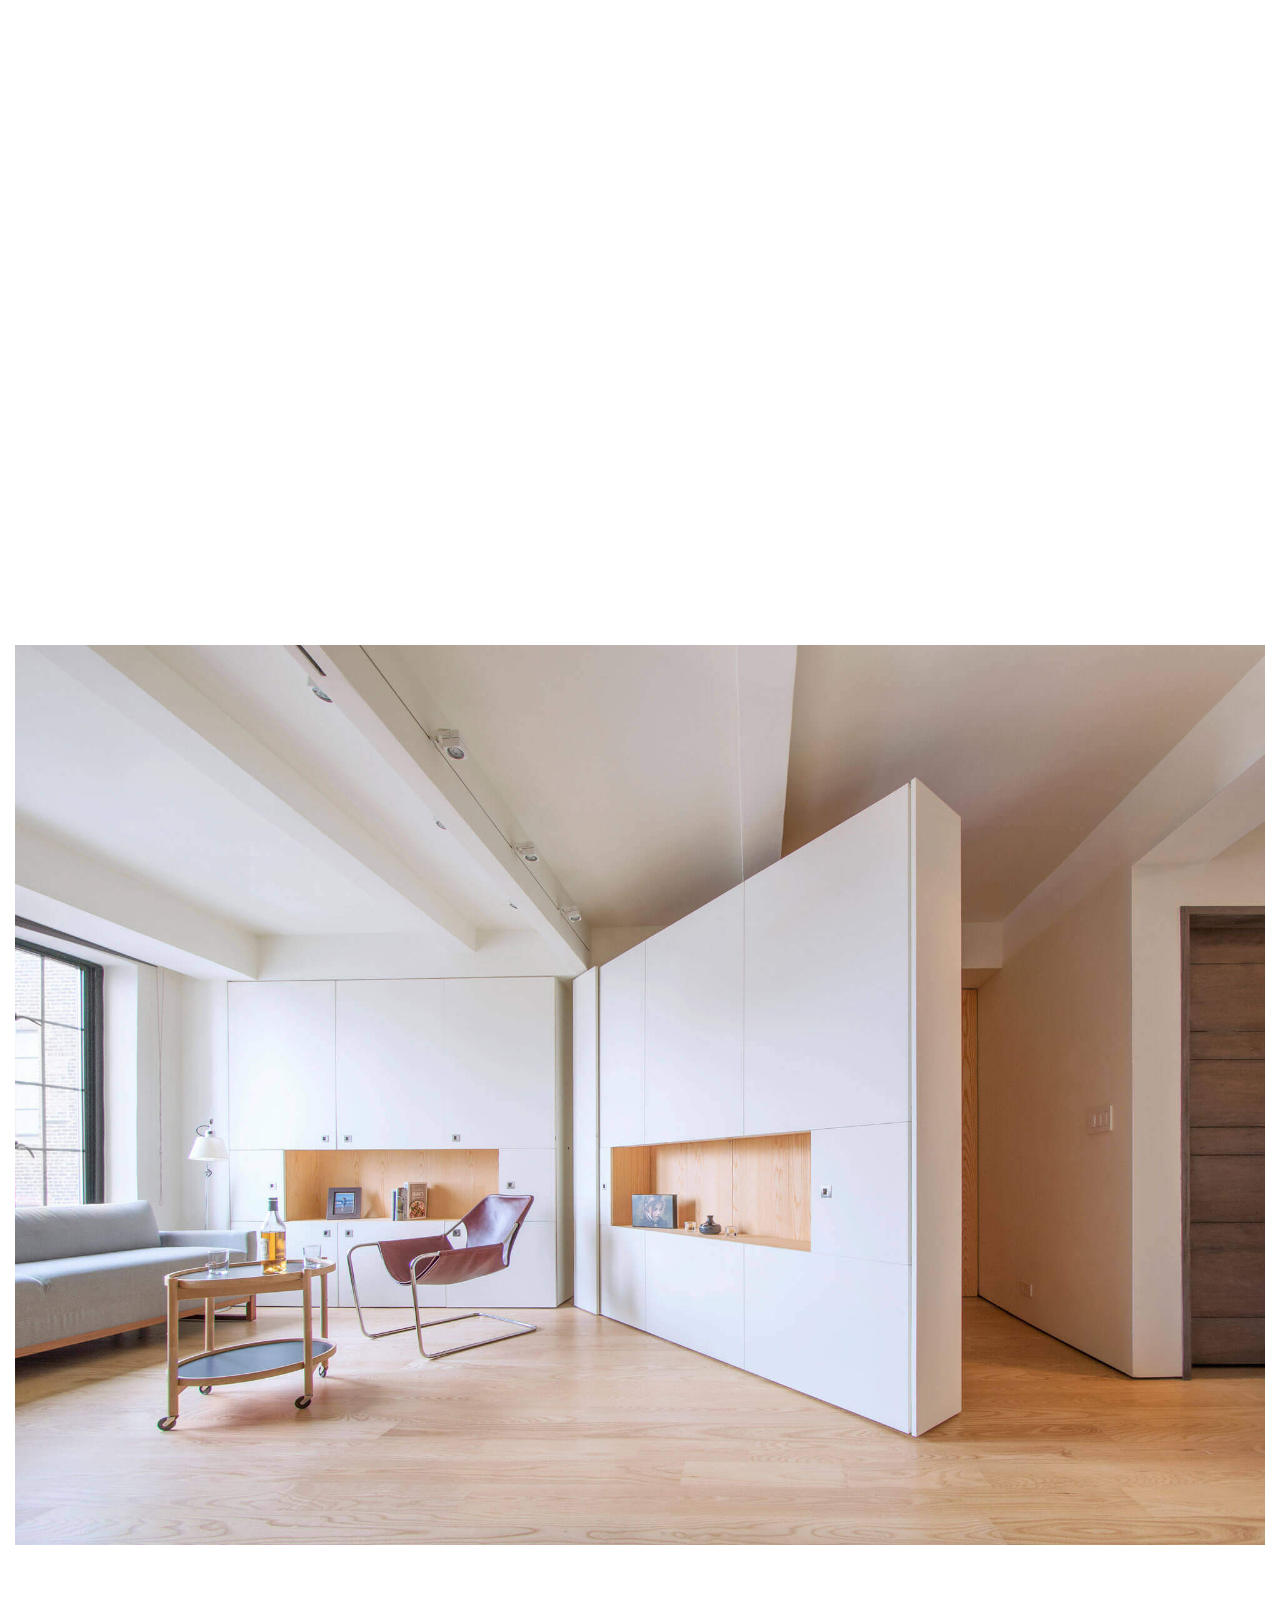
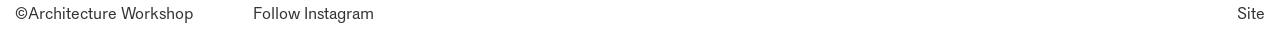
==== commit 346c5d0c: "1" ====
--- a/index.html
+++ b/index.html
@@ -10,7 +10,7 @@
 </head>
 
 <body>
-  <header>
+  <header class="mixin">
     <div class="studio-name roll-hover">
       <span class="roll-text">AWPC<span class="roll-copy">AWPC</span></span>
     </div>
--- a/styles/style.css
+++ b/styles/style.css
@@ -198,11 +198,18 @@
   align-items: flex-end;
   padding: 0 var(--page-padding) 0;
   line-height: 1;
+}
+
+header.mixin {
   mix-blend-mode: difference;
 }
 
+header.mixin * {
+  color: #ccc !important;
+}
+
 header * {
-  color: #ccc !important;
+  color: #fff !important;
 }
 
 header .dot {
